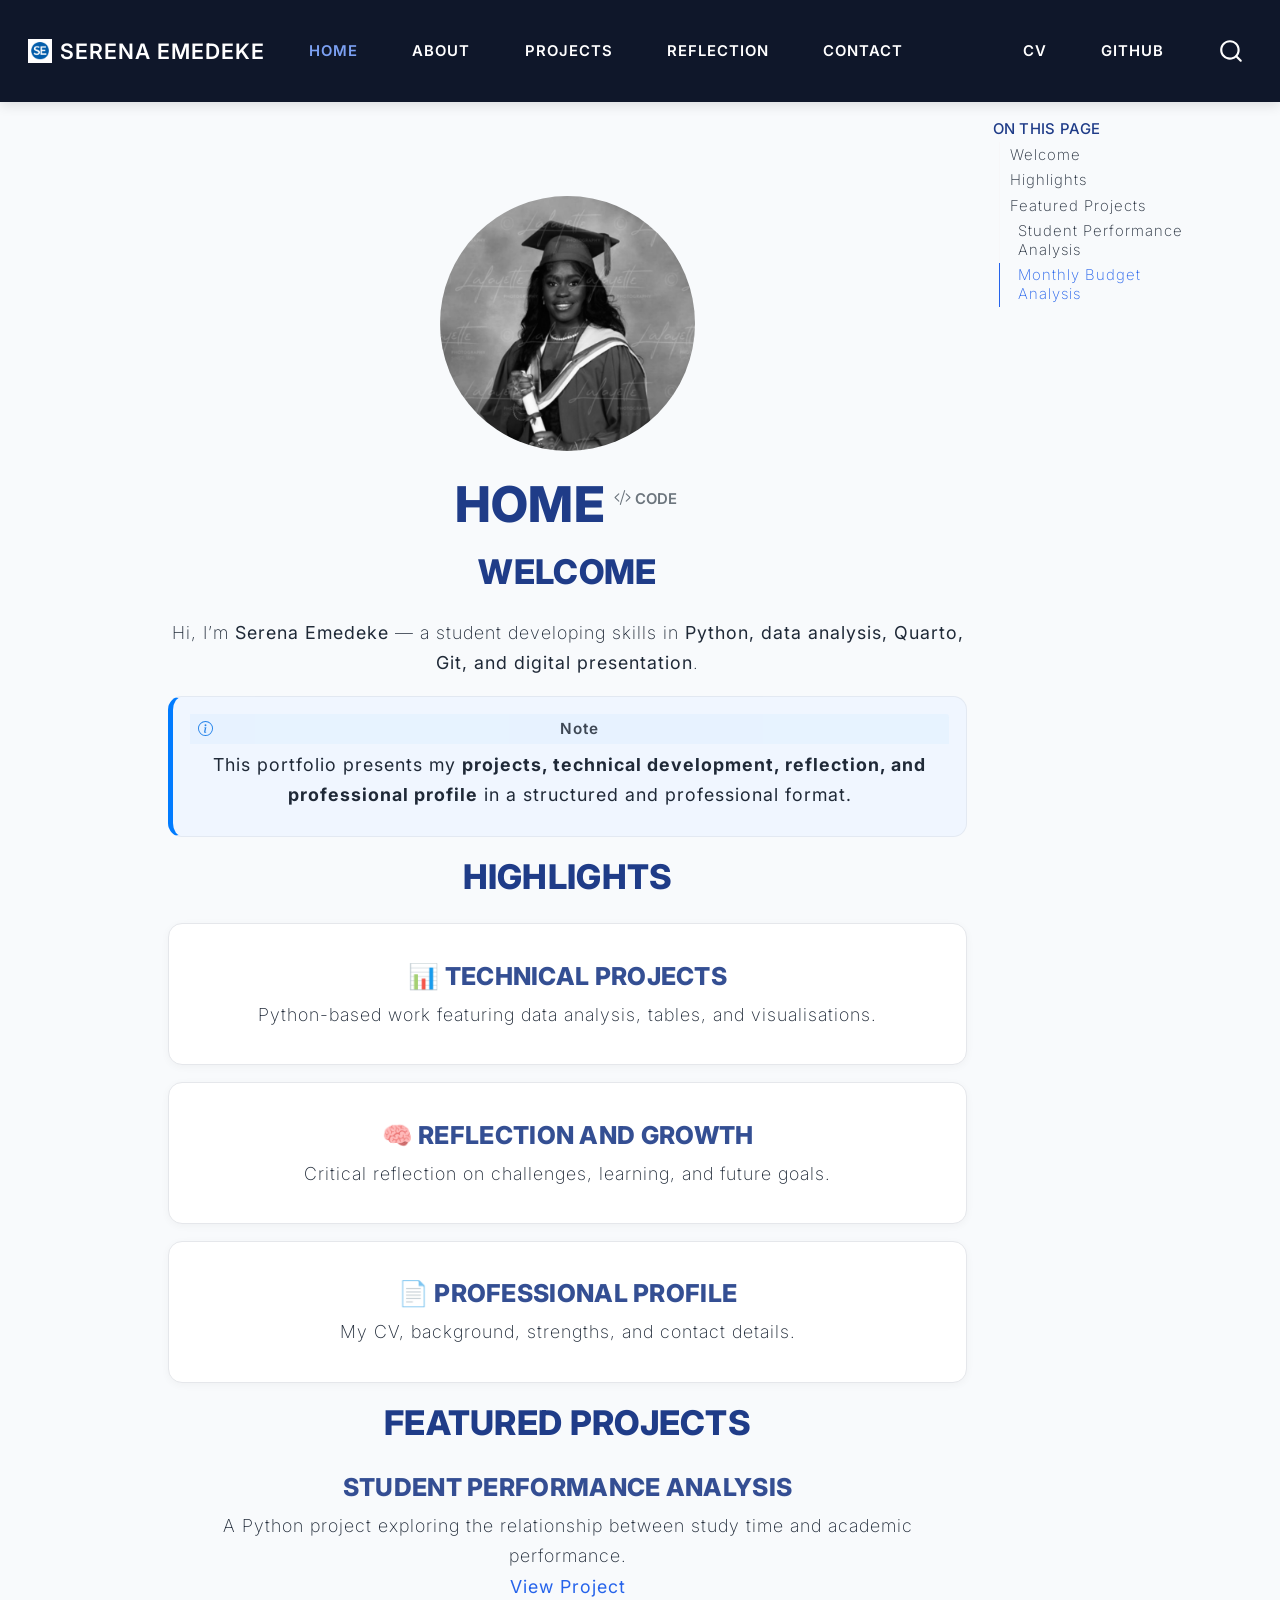
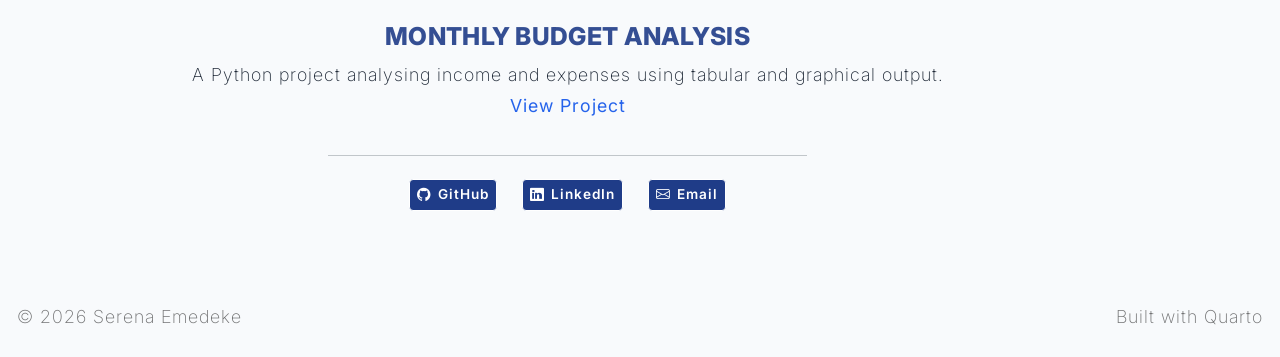
==== docs/index.html @ 7ba90d60 "Enhance landing page with stronger highlights and featured projects" ====
<!DOCTYPE html>
<html xmlns="http://www.w3.org/1999/xhtml" lang="en" xml:lang="en"><head>

<meta charset="utf-8">
<meta name="generator" content="quarto-1.8.27">

<meta name="viewport" content="width=device-width, initial-scale=1.0, user-scalable=yes">


<title>Home – Serena Emedeke</title>
<style>
code{white-space: pre-wrap;}
span.smallcaps{font-variant: small-caps;}
div.columns{display: flex; gap: min(4vw, 1.5em);}
div.column{flex: auto; overflow-x: auto;}
div.hanging-indent{margin-left: 1.5em; text-indent: -1.5em;}
ul.task-list{list-style: none;}
ul.task-list li input[type="checkbox"] {
  width: 0.8em;
  margin: 0 0.8em 0.2em -1em; /* quarto-specific, see https://github.com/quarto-dev/quarto-cli/issues/4556 */ 
  vertical-align: middle;
}
/* CSS for syntax highlighting */
html { -webkit-text-size-adjust: 100%; }
pre > code.sourceCode { white-space: pre; position: relative; }
pre > code.sourceCode > span { display: inline-block; line-height: 1.25; }
pre > code.sourceCode > span:empty { height: 1.2em; }
.sourceCode { overflow: visible; }
code.sourceCode > span { color: inherit; text-decoration: inherit; }
div.sourceCode { margin: 1em 0; }
pre.sourceCode { margin: 0; }
@media screen {
div.sourceCode { overflow: auto; }
}
@media print {
pre > code.sourceCode { white-space: pre-wrap; }
pre > code.sourceCode > span { text-indent: -5em; padding-left: 5em; }
}
pre.numberSource code
  { counter-reset: source-line 0; }
pre.numberSource code > span
  { position: relative; left: -4em; counter-increment: source-line; }
pre.numberSource code > span > a:first-child::before
  { content: counter(source-line);
    position: relative; left: -1em; text-align: right; vertical-align: baseline;
    border: none; display: inline-block;
    -webkit-touch-callout: none; -webkit-user-select: none;
    -khtml-user-select: none; -moz-user-select: none;
    -ms-user-select: none; user-select: none;
    padding: 0 4px; width: 4em;
  }
pre.numberSource { margin-left: 3em;  padding-left: 4px; }
div.sourceCode
  {   }
@media screen {
pre > code.sourceCode > span > a:first-child::before { text-decoration: underline; }
}
</style>


<script src="site_libs/quarto-nav/quarto-nav.js"></script>
<script src="site_libs/quarto-nav/headroom.min.js"></script>
<script src="site_libs/clipboard/clipboard.min.js"></script>
<script src="site_libs/quarto-search/autocomplete.umd.js"></script>
<script src="site_libs/quarto-search/fuse.min.js"></script>
<script src="site_libs/quarto-search/quarto-search.js"></script>
<meta name="quarto:offset" content="./">
<link href="./images/logo.png" rel="icon" type="image/png">
<script src="site_libs/quarto-html/quarto.js" type="module"></script>
<script src="site_libs/quarto-html/tabsets/tabsets.js" type="module"></script>
<script src="site_libs/quarto-html/axe/axe-check.js" type="module"></script>
<script src="site_libs/quarto-html/popper.min.js"></script>
<script src="site_libs/quarto-html/tippy.umd.min.js"></script>
<link href="site_libs/quarto-html/tippy.css" rel="stylesheet">
<link href="site_libs/quarto-html/quarto-syntax-highlighting-ed96de9b727972fe78a7b5d16c58bf87.css" rel="stylesheet" id="quarto-text-highlighting-styles">
<script src="site_libs/bootstrap/bootstrap.min.js"></script>
<link href="site_libs/bootstrap/bootstrap-icons.css" rel="stylesheet">
<link href="site_libs/bootstrap/bootstrap-a4ad1958616f2814d325ac36fb76200a.min.css" rel="stylesheet" append-hash="true" id="quarto-bootstrap" data-mode="light">
<script id="quarto-search-options" type="application/json">{
  "location": "navbar",
  "copy-button": false,
  "collapse-after": 3,
  "panel-placement": "end",
  "type": "overlay",
  "limit": 50,
  "keyboard-shortcut": [
    "f",
    "/",
    "s"
  ],
  "show-item-context": false,
  "language": {
    "search-no-results-text": "No results",
    "search-matching-documents-text": "matching documents",
    "search-copy-link-title": "Copy link to search",
    "search-hide-matches-text": "Hide additional matches",
    "search-more-match-text": "more match in this document",
    "search-more-matches-text": "more matches in this document",
    "search-clear-button-title": "Clear",
    "search-text-placeholder": "",
    "search-detached-cancel-button-title": "Cancel",
    "search-submit-button-title": "Submit",
    "search-label": "Search"
  }
}</script>


</head>

<body class="nav-fixed quarto-light">

<div id="quarto-search-results"></div>
  <header id="quarto-header" class="headroom fixed-top">
    <nav class="navbar navbar-expand-lg " data-bs-theme="dark">
      <div class="navbar-container container-fluid">
      <div class="navbar-brand-container mx-auto">
    <a href="./index.html" class="navbar-brand navbar-brand-logo">
    <img src="./images/logo.png" alt="" class="navbar-logo light-content">
    <img src="./images/logo.png" alt="" class="navbar-logo dark-content">
    </a>
    <a class="navbar-brand" href="./index.html">
    <span class="navbar-title">Serena Emedeke</span>
    </a>
  </div>
            <div id="quarto-search" class="" title="Search"></div>
          <button class="navbar-toggler" type="button" data-bs-toggle="collapse" data-bs-target="#navbarCollapse" aria-controls="navbarCollapse" role="menu" aria-expanded="false" aria-label="Toggle navigation" onclick="if (window.quartoToggleHeadroom) { window.quartoToggleHeadroom(); }">
  <span class="navbar-toggler-icon"></span>
</button>
          <div class="collapse navbar-collapse" id="navbarCollapse">
            <ul class="navbar-nav navbar-nav-scroll me-auto">
  <li class="nav-item">
    <a class="nav-link active" href="./index.html" aria-current="page"> 
<span class="menu-text">Home</span></a>
  </li>  
  <li class="nav-item">
    <a class="nav-link" href="./about.html"> 
<span class="menu-text">About</span></a>
  </li>  
  <li class="nav-item">
    <a class="nav-link" href="./projects/index.html"> 
<span class="menu-text">Projects</span></a>
  </li>  
  <li class="nav-item">
    <a class="nav-link" href="./reflection.html"> 
<span class="menu-text">Reflection</span></a>
  </li>  
  <li class="nav-item">
    <a class="nav-link" href="./contact.html"> 
<span class="menu-text">Contact</span></a>
  </li>  
</ul>
            <ul class="navbar-nav navbar-nav-scroll ms-auto">
  <li class="nav-item">
    <a class="nav-link" href="./cv/Serena_Emedeke_CV.pdf" target="_blank"> 
<span class="menu-text">CV</span></a>
  </li>  
  <li class="nav-item">
    <a class="nav-link" href="https://github.com/serena-128" target="_blank"> 
<span class="menu-text">GitHub</span></a>
  </li>  
</ul>
          </div> <!-- /navcollapse -->
            <div class="quarto-navbar-tools">
</div>
      </div> <!-- /container-fluid -->
    </nav>
</header>
<!-- content -->
<div id="quarto-content" class="quarto-container page-columns page-rows-contents page-layout-article page-navbar">
<!-- sidebar -->
<!-- margin-sidebar -->
    <div id="quarto-margin-sidebar" class="sidebar margin-sidebar">
        <nav id="TOC" role="doc-toc" class="toc-active">
    <h2 id="toc-title">On this page</h2>
  <ul>
  <li><a href="#welcome" id="toc-welcome" class="nav-link active" data-scroll-target="#welcome">Welcome</a></li>
  <li><a href="#highlights" id="toc-highlights" class="nav-link" data-scroll-target="#highlights">Highlights</a>
  <ul class="collapse">
  <li><a href="#technical-projects" id="toc-technical-projects" class="nav-link" data-scroll-target="#technical-projects">📊 Technical Projects</a></li>
  <li><a href="#reflection-and-growth" id="toc-reflection-and-growth" class="nav-link" data-scroll-target="#reflection-and-growth">🧠 Reflection and Growth</a></li>
  <li><a href="#professional-profile" id="toc-professional-profile" class="nav-link" data-scroll-target="#professional-profile">📄 Professional Profile</a></li>
  </ul></li>
  <li><a href="#featured-projects" id="toc-featured-projects" class="nav-link" data-scroll-target="#featured-projects">Featured Projects</a>
  <ul class="collapse">
  <li><a href="#student-performance-analysis" id="toc-student-performance-analysis" class="nav-link" data-scroll-target="#student-performance-analysis">Student Performance Analysis</a></li>
  <li><a href="#monthly-budget-analysis" id="toc-monthly-budget-analysis" class="nav-link" data-scroll-target="#monthly-budget-analysis">Monthly Budget Analysis</a></li>
  </ul></li>
  </ul>
</nav>
    </div>
<!-- main -->
<div class="quarto-about-jolla">
  <img src="images/profile.png" class="about-image
  round " style="height: 15em; width: 15em;">
 <header id="title-block-header" class="quarto-title-block default">
<div class="quarto-title">
<div class="quarto-title-block"><div><h1 class="title">Home</h1><button type="button" class="btn code-tools-button" id="quarto-code-tools-source"><i class="bi"></i> Code</button></div></div>
</div>
<div class="quarto-title-meta">
  </div>
</header><main class="content" id="quarto-document-content">

<section id="welcome" class="level2">
<h2 data-anchor-id="welcome">Welcome</h2>
<p>Hi, I’m <strong>Serena Emedeke</strong> — a student developing skills in <strong>Python, data analysis, Quarto, Git, and digital presentation</strong>.</p>
<div class="callout callout-style-default callout-note callout-titled">
<div class="callout-header d-flex align-content-center">
<div class="callout-icon-container">
<i class="callout-icon"></i>
</div>
<div class="callout-title-container flex-fill">
Note
</div>
</div>
<div class="callout-body-container callout-body">
<p>This portfolio presents my <strong>projects, technical development, reflection, and professional profile</strong> in a structured and professional format.</p>
</div>
</div>
</section>
<section id="highlights" class="level2">
<h2 data-anchor-id="highlights">Highlights</h2>
<section id="technical-projects" class="level3 section-card">
<h3 data-anchor-id="technical-projects">📊 Technical Projects</h3>
<p>Python-based work featuring data analysis, tables, and visualisations.</p>
</section>
<section id="reflection-and-growth" class="level3 section-card">
<h3 data-anchor-id="reflection-and-growth">🧠 Reflection and Growth</h3>
<p>Critical reflection on challenges, learning, and future goals.</p>
</section>
<section id="professional-profile" class="level3 section-card">
<h3 data-anchor-id="professional-profile">📄 Professional Profile</h3>
<p>My CV, background, strengths, and contact details.</p>
</section>
</section>
<section id="featured-projects" class="level2">
<h2 data-anchor-id="featured-projects">Featured Projects</h2>
<section id="student-performance-analysis" class="level3">
<h3 data-anchor-id="student-performance-analysis">Student Performance Analysis</h3>
<p>A Python project exploring the relationship between study time and academic performance.<br>
<a href="./projects/list/project-1.html">View Project</a></p>
</section>
<section id="monthly-budget-analysis" class="level3">
<h3 data-anchor-id="monthly-budget-analysis">Monthly Budget Analysis</h3>
<p>A Python project analysing income and expenses using tabular and graphical output.<br>
<a href="./projects/list/project-2.html">View Project</a></p>


<!-- -->
</section>
</section>
</main> 
  <hr class="about-sep">
   <div class="about-links">
  <a href="https://github.com/serena-128" class="about-link" rel="" target="">
    <i class="bi bi-github"></i>
     <span class="about-link-text">GitHub</span>
  </a>
  <a href="https://www.linkedin.com/in/YOUR-LINKEDIN" class="about-link" rel="" target="">
    <i class="bi bi-linkedin"></i>
     <span class="about-link-text">LinkedIn</span>
  </a>
  <a href="mailto:YOUR-EMAIL@example.com" class="about-link" rel="" target="">
    <i class="bi bi-envelope"></i>
     <span class="about-link-text">Email</span>
  </a>
</div>
</div>
 <!-- /main -->
<script id="quarto-html-after-body" type="application/javascript">
  window.document.addEventListener("DOMContentLoaded", function (event) {
    const isCodeAnnotation = (el) => {
      for (const clz of el.classList) {
        if (clz.startsWith('code-annotation-')) {                     
          return true;
        }
      }
      return false;
    }
    const onCopySuccess = function(e) {
      // button target
      const button = e.trigger;
      // don't keep focus
      button.blur();
      // flash "checked"
      button.classList.add('code-copy-button-checked');
      var currentTitle = button.getAttribute("title");
      button.setAttribute("title", "Copied!");
      let tooltip;
      if (window.bootstrap) {
        button.setAttribute("data-bs-toggle", "tooltip");
        button.setAttribute("data-bs-placement", "left");
        button.setAttribute("data-bs-title", "Copied!");
        tooltip = new bootstrap.Tooltip(button, 
          { trigger: "manual", 
            customClass: "code-copy-button-tooltip",
            offset: [0, -8]});
        tooltip.show();    
      }
      setTimeout(function() {
        if (tooltip) {
          tooltip.hide();
          button.removeAttribute("data-bs-title");
          button.removeAttribute("data-bs-toggle");
          button.removeAttribute("data-bs-placement");
        }
        button.setAttribute("title", currentTitle);
        button.classList.remove('code-copy-button-checked');
      }, 1000);
      // clear code selection
      e.clearSelection();
    }
    const getTextToCopy = function(trigger) {
      const outerScaffold = trigger.parentElement.cloneNode(true);
      const codeEl = outerScaffold.querySelector('code');
      for (const childEl of codeEl.children) {
        if (isCodeAnnotation(childEl)) {
          childEl.remove();
        }
      }
      return codeEl.innerText;
    }
    const clipboard = new window.ClipboardJS('.code-copy-button:not([data-in-quarto-modal])', {
      text: getTextToCopy
    });
    clipboard.on('success', onCopySuccess);
    if (window.document.getElementById('quarto-embedded-source-code-modal')) {
      const clipboardModal = new window.ClipboardJS('.code-copy-button[data-in-quarto-modal]', {
        text: getTextToCopy,
        container: window.document.getElementById('quarto-embedded-source-code-modal')
      });
      clipboardModal.on('success', onCopySuccess);
    }
    const viewSource = window.document.getElementById('quarto-view-source') ||
                       window.document.getElementById('quarto-code-tools-source');
    if (viewSource) {
      const sourceUrl = viewSource.getAttribute("data-quarto-source-url");
      viewSource.addEventListener("click", function(e) {
        if (sourceUrl) {
          // rstudio viewer pane
          if (/\bcapabilities=\b/.test(window.location)) {
            window.open(sourceUrl);
          } else {
            window.location.href = sourceUrl;
          }
        } else {
          const modal = new bootstrap.Modal(document.getElementById('quarto-embedded-source-code-modal'));
          modal.show();
        }
        return false;
      });
    }
    function toggleCodeHandler(show) {
      return function(e) {
        const detailsSrc = window.document.querySelectorAll(".cell > details > .sourceCode");
        for (let i=0; i<detailsSrc.length; i++) {
          const details = detailsSrc[i].parentElement;
          if (show) {
            details.open = true;
          } else {
            details.removeAttribute("open");
          }
        }
        const cellCodeDivs = window.document.querySelectorAll(".cell > .sourceCode");
        const fromCls = show ? "hidden" : "unhidden";
        const toCls = show ? "unhidden" : "hidden";
        for (let i=0; i<cellCodeDivs.length; i++) {
          const codeDiv = cellCodeDivs[i];
          if (codeDiv.classList.contains(fromCls)) {
            codeDiv.classList.remove(fromCls);
            codeDiv.classList.add(toCls);
          } 
        }
        return false;
      }
    }
    const hideAllCode = window.document.getElementById("quarto-hide-all-code");
    if (hideAllCode) {
      hideAllCode.addEventListener("click", toggleCodeHandler(false));
    }
    const showAllCode = window.document.getElementById("quarto-show-all-code");
    if (showAllCode) {
      showAllCode.addEventListener("click", toggleCodeHandler(true));
    }
      var localhostRegex = new RegExp(/^(?:http|https):\/\/localhost\:?[0-9]*\//);
      var mailtoRegex = new RegExp(/^mailto:/);
        var filterRegex = new RegExp('/' + window.location.host + '/');
      var isInternal = (href) => {
          return filterRegex.test(href) || localhostRegex.test(href) || mailtoRegex.test(href);
      }
      // Inspect non-navigation links and adorn them if external
     var links = window.document.querySelectorAll('a[href]:not(.nav-link):not(.navbar-brand):not(.toc-action):not(.sidebar-link):not(.sidebar-item-toggle):not(.pagination-link):not(.no-external):not([aria-hidden]):not(.dropdown-item):not(.quarto-navigation-tool):not(.about-link)');
      for (var i=0; i<links.length; i++) {
        const link = links[i];
        if (!isInternal(link.href)) {
          // undo the damage that might have been done by quarto-nav.js in the case of
          // links that we want to consider external
          if (link.dataset.originalHref !== undefined) {
            link.href = link.dataset.originalHref;
          }
        }
      }
    function tippyHover(el, contentFn, onTriggerFn, onUntriggerFn) {
      const config = {
        allowHTML: true,
        maxWidth: 500,
        delay: 100,
        arrow: false,
        appendTo: function(el) {
            return el.parentElement;
        },
        interactive: true,
        interactiveBorder: 10,
        theme: 'quarto',
        placement: 'bottom-start',
      };
      if (contentFn) {
        config.content = contentFn;
      }
      if (onTriggerFn) {
        config.onTrigger = onTriggerFn;
      }
      if (onUntriggerFn) {
        config.onUntrigger = onUntriggerFn;
      }
      window.tippy(el, config); 
    }
    const noterefs = window.document.querySelectorAll('a[role="doc-noteref"]');
    for (var i=0; i<noterefs.length; i++) {
      const ref = noterefs[i];
      tippyHover(ref, function() {
        // use id or data attribute instead here
        let href = ref.getAttribute('data-footnote-href') || ref.getAttribute('href');
        try { href = new URL(href).hash; } catch {}
        const id = href.replace(/^#\/?/, "");
        const note = window.document.getElementById(id);
        if (note) {
          return note.innerHTML;
        } else {
          return "";
        }
      });
    }
    const xrefs = window.document.querySelectorAll('a.quarto-xref');
    const processXRef = (id, note) => {
      // Strip column container classes
      const stripColumnClz = (el) => {
        el.classList.remove("page-full", "page-columns");
        if (el.children) {
          for (const child of el.children) {
            stripColumnClz(child);
          }
        }
      }
      stripColumnClz(note)
      if (id === null || id.startsWith('sec-')) {
        // Special case sections, only their first couple elements
        const container = document.createElement("div");
        if (note.children && note.children.length > 2) {
          container.appendChild(note.children[0].cloneNode(true));
          for (let i = 1; i < note.children.length; i++) {
            const child = note.children[i];
            if (child.tagName === "P" && child.innerText === "") {
              continue;
            } else {
              container.appendChild(child.cloneNode(true));
              break;
            }
          }
          if (window.Quarto?.typesetMath) {
            window.Quarto.typesetMath(container);
          }
          return container.innerHTML
        } else {
          if (window.Quarto?.typesetMath) {
            window.Quarto.typesetMath(note);
          }
          return note.innerHTML;
        }
      } else {
        // Remove any anchor links if they are present
        const anchorLink = note.querySelector('a.anchorjs-link');
        if (anchorLink) {
          anchorLink.remove();
        }
        if (window.Quarto?.typesetMath) {
          window.Quarto.typesetMath(note);
        }
        if (note.classList.contains("callout")) {
          return note.outerHTML;
        } else {
          return note.innerHTML;
        }
      }
    }
    for (var i=0; i<xrefs.length; i++) {
      const xref = xrefs[i];
      tippyHover(xref, undefined, function(instance) {
        instance.disable();
        let url = xref.getAttribute('href');
        let hash = undefined; 
        if (url.startsWith('#')) {
          hash = url;
        } else {
          try { hash = new URL(url).hash; } catch {}
        }
        if (hash) {
          const id = hash.replace(/^#\/?/, "");
          const note = window.document.getElementById(id);
          if (note !== null) {
            try {
              const html = processXRef(id, note.cloneNode(true));
              instance.setContent(html);
            } finally {
              instance.enable();
              instance.show();
            }
          } else {
            // See if we can fetch this
            fetch(url.split('#')[0])
            .then(res => res.text())
            .then(html => {
              const parser = new DOMParser();
              const htmlDoc = parser.parseFromString(html, "text/html");
              const note = htmlDoc.getElementById(id);
              if (note !== null) {
                const html = processXRef(id, note);
                instance.setContent(html);
              } 
            }).finally(() => {
              instance.enable();
              instance.show();
            });
          }
        } else {
          // See if we can fetch a full url (with no hash to target)
          // This is a special case and we should probably do some content thinning / targeting
          fetch(url)
          .then(res => res.text())
          .then(html => {
            const parser = new DOMParser();
            const htmlDoc = parser.parseFromString(html, "text/html");
            const note = htmlDoc.querySelector('main.content');
            if (note !== null) {
              // This should only happen for chapter cross references
              // (since there is no id in the URL)
              // remove the first header
              if (note.children.length > 0 && note.children[0].tagName === "HEADER") {
                note.children[0].remove();
              }
              const html = processXRef(null, note);
              instance.setContent(html);
            } 
          }).finally(() => {
            instance.enable();
            instance.show();
          });
        }
      }, function(instance) {
      });
    }
        let selectedAnnoteEl;
        const selectorForAnnotation = ( cell, annotation) => {
          let cellAttr = 'data-code-cell="' + cell + '"';
          let lineAttr = 'data-code-annotation="' +  annotation + '"';
          const selector = 'span[' + cellAttr + '][' + lineAttr + ']';
          return selector;
        }
        const selectCodeLines = (annoteEl) => {
          const doc = window.document;
          const targetCell = annoteEl.getAttribute("data-target-cell");
          const targetAnnotation = annoteEl.getAttribute("data-target-annotation");
          const annoteSpan = window.document.querySelector(selectorForAnnotation(targetCell, targetAnnotation));
          const lines = annoteSpan.getAttribute("data-code-lines").split(",");
          const lineIds = lines.map((line) => {
            return targetCell + "-" + line;
          })
          let top = null;
          let height = null;
          let parent = null;
          if (lineIds.length > 0) {
              //compute the position of the single el (top and bottom and make a div)
              const el = window.document.getElementById(lineIds[0]);
              top = el.offsetTop;
              height = el.offsetHeight;
              parent = el.parentElement.parentElement;
            if (lineIds.length > 1) {
              const lastEl = window.document.getElementById(lineIds[lineIds.length - 1]);
              const bottom = lastEl.offsetTop + lastEl.offsetHeight;
              height = bottom - top;
            }
            if (top !== null && height !== null && parent !== null) {
              // cook up a div (if necessary) and position it 
              let div = window.document.getElementById("code-annotation-line-highlight");
              if (div === null) {
                div = window.document.createElement("div");
                div.setAttribute("id", "code-annotation-line-highlight");
                div.style.position = 'absolute';
                parent.appendChild(div);
              }
              div.style.top = top - 2 + "px";
              div.style.height = height + 4 + "px";
              div.style.left = 0;
              let gutterDiv = window.document.getElementById("code-annotation-line-highlight-gutter");
              if (gutterDiv === null) {
                gutterDiv = window.document.createElement("div");
                gutterDiv.setAttribute("id", "code-annotation-line-highlight-gutter");
                gutterDiv.style.position = 'absolute';
                const codeCell = window.document.getElementById(targetCell);
                const gutter = codeCell.querySelector('.code-annotation-gutter');
                gutter.appendChild(gutterDiv);
              }
              gutterDiv.style.top = top - 2 + "px";
              gutterDiv.style.height = height + 4 + "px";
            }
            selectedAnnoteEl = annoteEl;
          }
        };
        const unselectCodeLines = () => {
          const elementsIds = ["code-annotation-line-highlight", "code-annotation-line-highlight-gutter"];
          elementsIds.forEach((elId) => {
            const div = window.document.getElementById(elId);
            if (div) {
              div.remove();
            }
          });
          selectedAnnoteEl = undefined;
        };
          // Handle positioning of the toggle
      window.addEventListener(
        "resize",
        throttle(() => {
          elRect = undefined;
          if (selectedAnnoteEl) {
            selectCodeLines(selectedAnnoteEl);
          }
        }, 10)
      );
      function throttle(fn, ms) {
      let throttle = false;
      let timer;
        return (...args) => {
          if(!throttle) { // first call gets through
              fn.apply(this, args);
              throttle = true;
          } else { // all the others get throttled
              if(timer) clearTimeout(timer); // cancel #2
              timer = setTimeout(() => {
                fn.apply(this, args);
                timer = throttle = false;
              }, ms);
          }
        };
      }
        // Attach click handler to the DT
        const annoteDls = window.document.querySelectorAll('dt[data-target-cell]');
        for (const annoteDlNode of annoteDls) {
          annoteDlNode.addEventListener('click', (event) => {
            const clickedEl = event.target;
            if (clickedEl !== selectedAnnoteEl) {
              unselectCodeLines();
              const activeEl = window.document.querySelector('dt[data-target-cell].code-annotation-active');
              if (activeEl) {
                activeEl.classList.remove('code-annotation-active');
              }
              selectCodeLines(clickedEl);
              clickedEl.classList.add('code-annotation-active');
            } else {
              // Unselect the line
              unselectCodeLines();
              clickedEl.classList.remove('code-annotation-active');
            }
          });
        }
    const findCites = (el) => {
      const parentEl = el.parentElement;
      if (parentEl) {
        const cites = parentEl.dataset.cites;
        if (cites) {
          return {
            el,
            cites: cites.split(' ')
          };
        } else {
          return findCites(el.parentElement)
        }
      } else {
        return undefined;
      }
    };
    var bibliorefs = window.document.querySelectorAll('a[role="doc-biblioref"]');
    for (var i=0; i<bibliorefs.length; i++) {
      const ref = bibliorefs[i];
      const citeInfo = findCites(ref);
      if (citeInfo) {
        tippyHover(citeInfo.el, function() {
          var popup = window.document.createElement('div');
          citeInfo.cites.forEach(function(cite) {
            var citeDiv = window.document.createElement('div');
            citeDiv.classList.add('hanging-indent');
            citeDiv.classList.add('csl-entry');
            var biblioDiv = window.document.getElementById('ref-' + cite);
            if (biblioDiv) {
              citeDiv.innerHTML = biblioDiv.innerHTML;
            }
            popup.appendChild(citeDiv);
          });
          return popup.innerHTML;
        });
      }
    }
  });
  </script><div class="modal fade" id="quarto-embedded-source-code-modal" tabindex="-1" aria-labelledby="quarto-embedded-source-code-modal-label" aria-hidden="true"><div class="modal-dialog modal-dialog-scrollable"><div class="modal-content"><div class="modal-header"><h5 class="modal-title" id="quarto-embedded-source-code-modal-label">Source Code</h5><button class="btn-close" data-bs-dismiss="modal"></button></div><div class="modal-body"><div class="">
<div class="code-copy-outer-scaffold"><div class="sourceCode" id="cb1" data-shortcodes="false"><pre class="sourceCode markdown code-with-copy"><code class="sourceCode markdown"><span id="cb1-1"><a href="#cb1-1" aria-hidden="true" tabindex="-1"></a><span class="co">---</span></span>
<span id="cb1-2"><a href="#cb1-2" aria-hidden="true" tabindex="-1"></a><span class="an">title:</span><span class="co"> "Home"</span></span>
<span id="cb1-3"><a href="#cb1-3" aria-hidden="true" tabindex="-1"></a><span class="an">about:</span></span>
<span id="cb1-4"><a href="#cb1-4" aria-hidden="true" tabindex="-1"></a><span class="co">  template: jolla</span></span>
<span id="cb1-5"><a href="#cb1-5" aria-hidden="true" tabindex="-1"></a><span class="co">  image: images/profile.png</span></span>
<span id="cb1-6"><a href="#cb1-6" aria-hidden="true" tabindex="-1"></a><span class="co">  image-shape: round</span></span>
<span id="cb1-7"><a href="#cb1-7" aria-hidden="true" tabindex="-1"></a><span class="co">  links:</span></span>
<span id="cb1-8"><a href="#cb1-8" aria-hidden="true" tabindex="-1"></a><span class="co">    - icon: github</span></span>
<span id="cb1-9"><a href="#cb1-9" aria-hidden="true" tabindex="-1"></a><span class="co">      text: GitHub</span></span>
<span id="cb1-10"><a href="#cb1-10" aria-hidden="true" tabindex="-1"></a><span class="co">      href: https://github.com/serena-128</span></span>
<span id="cb1-11"><a href="#cb1-11" aria-hidden="true" tabindex="-1"></a><span class="co">    - icon: linkedin</span></span>
<span id="cb1-12"><a href="#cb1-12" aria-hidden="true" tabindex="-1"></a><span class="co">      text: LinkedIn</span></span>
<span id="cb1-13"><a href="#cb1-13" aria-hidden="true" tabindex="-1"></a><span class="co">      href: https://www.linkedin.com/in/YOUR-LINKEDIN</span></span>
<span id="cb1-14"><a href="#cb1-14" aria-hidden="true" tabindex="-1"></a><span class="co">    - icon: envelope</span></span>
<span id="cb1-15"><a href="#cb1-15" aria-hidden="true" tabindex="-1"></a><span class="co">      text: Email</span></span>
<span id="cb1-16"><a href="#cb1-16" aria-hidden="true" tabindex="-1"></a><span class="co">      href: mailto:YOUR-EMAIL@example.com</span></span>
<span id="cb1-17"><a href="#cb1-17" aria-hidden="true" tabindex="-1"></a><span class="co">---</span></span>
<span id="cb1-18"><a href="#cb1-18" aria-hidden="true" tabindex="-1"></a></span>
<span id="cb1-19"><a href="#cb1-19" aria-hidden="true" tabindex="-1"></a><span class="fu">## Welcome</span></span>
<span id="cb1-20"><a href="#cb1-20" aria-hidden="true" tabindex="-1"></a></span>
<span id="cb1-21"><a href="#cb1-21" aria-hidden="true" tabindex="-1"></a>Hi, I’m **Serena Emedeke** — a student developing skills in **Python, data analysis, Quarto, Git, and digital presentation**.</span>
<span id="cb1-22"><a href="#cb1-22" aria-hidden="true" tabindex="-1"></a></span>
<span id="cb1-23"><a href="#cb1-23" aria-hidden="true" tabindex="-1"></a>::: {.callout-note}</span>
<span id="cb1-24"><a href="#cb1-24" aria-hidden="true" tabindex="-1"></a>This portfolio presents my **projects, technical development, reflection, and professional profile** in a structured and professional format.</span>
<span id="cb1-25"><a href="#cb1-25" aria-hidden="true" tabindex="-1"></a>:::</span>
<span id="cb1-26"><a href="#cb1-26" aria-hidden="true" tabindex="-1"></a></span>
<span id="cb1-27"><a href="#cb1-27" aria-hidden="true" tabindex="-1"></a><span class="fu">## Highlights</span></span>
<span id="cb1-28"><a href="#cb1-28" aria-hidden="true" tabindex="-1"></a></span>
<span id="cb1-29"><a href="#cb1-29" aria-hidden="true" tabindex="-1"></a>::: {.section-card}</span>
<span id="cb1-30"><a href="#cb1-30" aria-hidden="true" tabindex="-1"></a><span class="fu">### 📊 Technical Projects</span></span>
<span id="cb1-31"><a href="#cb1-31" aria-hidden="true" tabindex="-1"></a>Python-based work featuring data analysis, tables, and visualisations.</span>
<span id="cb1-32"><a href="#cb1-32" aria-hidden="true" tabindex="-1"></a>:::</span>
<span id="cb1-33"><a href="#cb1-33" aria-hidden="true" tabindex="-1"></a></span>
<span id="cb1-34"><a href="#cb1-34" aria-hidden="true" tabindex="-1"></a>::: {.section-card}</span>
<span id="cb1-35"><a href="#cb1-35" aria-hidden="true" tabindex="-1"></a><span class="fu">### 🧠 Reflection and Growth</span></span>
<span id="cb1-36"><a href="#cb1-36" aria-hidden="true" tabindex="-1"></a>Critical reflection on challenges, learning, and future goals.</span>
<span id="cb1-37"><a href="#cb1-37" aria-hidden="true" tabindex="-1"></a>:::</span>
<span id="cb1-38"><a href="#cb1-38" aria-hidden="true" tabindex="-1"></a></span>
<span id="cb1-39"><a href="#cb1-39" aria-hidden="true" tabindex="-1"></a>::: {.section-card}</span>
<span id="cb1-40"><a href="#cb1-40" aria-hidden="true" tabindex="-1"></a><span class="fu">### 📄 Professional Profile</span></span>
<span id="cb1-41"><a href="#cb1-41" aria-hidden="true" tabindex="-1"></a>My CV, background, strengths, and contact details.</span>
<span id="cb1-42"><a href="#cb1-42" aria-hidden="true" tabindex="-1"></a>:::</span>
<span id="cb1-43"><a href="#cb1-43" aria-hidden="true" tabindex="-1"></a></span>
<span id="cb1-44"><a href="#cb1-44" aria-hidden="true" tabindex="-1"></a><span class="fu">## Featured Projects</span></span>
<span id="cb1-45"><a href="#cb1-45" aria-hidden="true" tabindex="-1"></a></span>
<span id="cb1-46"><a href="#cb1-46" aria-hidden="true" tabindex="-1"></a><span class="fu">### Student Performance Analysis</span></span>
<span id="cb1-47"><a href="#cb1-47" aria-hidden="true" tabindex="-1"></a>A Python project exploring the relationship between study time and academic performance.  </span>
<span id="cb1-48"><a href="#cb1-48" aria-hidden="true" tabindex="-1"></a><span class="co">[</span><span class="ot">View Project</span><span class="co">](projects/list/project-1.qmd)</span></span>
<span id="cb1-49"><a href="#cb1-49" aria-hidden="true" tabindex="-1"></a></span>
<span id="cb1-50"><a href="#cb1-50" aria-hidden="true" tabindex="-1"></a><span class="fu">### Monthly Budget Analysis</span></span>
<span id="cb1-51"><a href="#cb1-51" aria-hidden="true" tabindex="-1"></a>A Python project analysing income and expenses using tabular and graphical output.  </span>
<span id="cb1-52"><a href="#cb1-52" aria-hidden="true" tabindex="-1"></a><span class="co">[</span><span class="ot">View Project</span><span class="co">](projects/list/project-2.qmd)</span></span></code></pre></div><button title="Copy to Clipboard" class="code-copy-button" data-in-quarto-modal=""><i class="bi"></i></button></div>
</div></div></div></div></div>
</div> <!-- /content -->
<footer class="footer">
  <div class="nav-footer">
    <div class="nav-footer-left">
<p>© 2026 Serena Emedeke</p>
</div>   
    <div class="nav-footer-center">
      &nbsp;
    </div>
    <div class="nav-footer-right">
<p>Built with Quarto</p>
</div>
  </div>
</footer>




</body></html>
---- docs/site_libs/quarto-html/tippy.css ----
.tippy-box[data-animation=fade][data-state=hidden]{opacity:0}[data-tippy-root]{max-width:calc(100vw - 10px)}.tippy-box{position:relative;background-color:#333;color:#fff;border-radius:4px;font-size:14px;line-height:1.4;white-space:normal;outline:0;transition-property:transform,visibility,opacity}.tippy-box[data-placement^=top]>.tippy-arrow{bottom:0}.tippy-box[data-placement^=top]>.tippy-arrow:before{bottom:-7px;left:0;border-width:8px 8px 0;border-top-color:initial;transform-origin:center top}.tippy-box[data-placement^=bottom]>.tippy-arrow{top:0}.tippy-box[data-placement^=bottom]>.tippy-arrow:before{top:-7px;left:0;border-width:0 8px 8px;border-bottom-color:initial;transform-origin:center bottom}.tippy-box[data-placement^=left]>.tippy-arrow{right:0}.tippy-box[data-placement^=left]>.tippy-arrow:before{border-width:8px 0 8px 8px;border-left-color:initial;right:-7px;transform-origin:center left}.tippy-box[data-placement^=right]>.tippy-arrow{left:0}.tippy-box[data-placement^=right]>.tippy-arrow:before{left:-7px;border-width:8px 8px 8px 0;border-right-color:initial;transform-origin:center right}.tippy-box[data-inertia][data-state=visible]{transition-timing-function:cubic-bezier(.54,1.5,.38,1.11)}.tippy-arrow{width:16px;height:16px;color:#333}.tippy-arrow:before{content:"";position:absolute;border-color:transparent;border-style:solid}.tippy-content{position:relative;padding:5px 9px;z-index:1}
---- docs/site_libs/quarto-html/quarto-syntax-highlighting-ed96de9b727972fe78a7b5d16c58bf87.css ----
/* quarto syntax highlight colors */
:root {
  --quarto-hl-ot-color: #003B4F;
  --quarto-hl-at-color: #657422;
  --quarto-hl-ss-color: #20794D;
  --quarto-hl-an-color: #5E5E5E;
  --quarto-hl-fu-color: #4758AB;
  --quarto-hl-st-color: #20794D;
  --quarto-hl-cf-color: #003B4F;
  --quarto-hl-op-color: #5E5E5E;
  --quarto-hl-er-color: #AD0000;
  --quarto-hl-bn-color: #AD0000;
  --quarto-hl-al-color: #AD0000;
  --quarto-hl-va-color: #111111;
  --quarto-hl-bu-color: inherit;
  --quarto-hl-ex-color: inherit;
  --quarto-hl-pp-color: #AD0000;
  --quarto-hl-in-color: #5E5E5E;
  --quarto-hl-vs-color: #20794D;
  --quarto-hl-wa-color: #5E5E5E;
  --quarto-hl-do-color: #5E5E5E;
  --quarto-hl-im-color: #00769E;
  --quarto-hl-ch-color: #20794D;
  --quarto-hl-dt-color: #AD0000;
  --quarto-hl-fl-color: #AD0000;
  --quarto-hl-co-color: #5E5E5E;
  --quarto-hl-cv-color: #5E5E5E;
  --quarto-hl-cn-color: #8f5902;
  --quarto-hl-sc-color: #5E5E5E;
  --quarto-hl-dv-color: #AD0000;
  --quarto-hl-kw-color: #003B4F;
}

/* other quarto variables */
:root {
  --quarto-font-monospace: SFMono-Regular, Menlo, Monaco, Consolas, "Liberation Mono", "Courier New", monospace;
}

/* syntax highlight based on Pandoc's rules */
pre > code.sourceCode > span {
  color: #003B4F;
}

code.sourceCode > span {
  color: #003B4F;
}

div.sourceCode,
div.sourceCode pre.sourceCode {
  color: #003B4F;
}

/* Normal */
code span {
  color: #003B4F;
}

/* Alert */
code span.al {
  color: #AD0000;
  font-style: inherit;
}

/* Annotation */
code span.an {
  color: #5E5E5E;
  font-style: inherit;
}

/* Attribute */
code span.at {
  color: #657422;
  font-style: inherit;
}

/* BaseN */
code span.bn {
  color: #AD0000;
  font-style: inherit;
}

/* BuiltIn */
code span.bu {
  font-style: inherit;
}

/* ControlFlow */
code span.cf {
  color: #003B4F;
  font-weight: bold;
  font-style: inherit;
}

/* Char */
code span.ch {
  color: #20794D;
  font-style: inherit;
}

/* Constant */
code span.cn {
  color: #8f5902;
  font-style: inherit;
}

/* Comment */
code span.co {
  color: #5E5E5E;
  font-style: inherit;
}

/* CommentVar */
code span.cv {
  color: #5E5E5E;
  font-style: italic;
}

/* Documentation */
code span.do {
  color: #5E5E5E;
  font-style: italic;
}

/* DataType */
code span.dt {
  color: #AD0000;
  font-style: inherit;
}

/* DecVal */
code span.dv {
  color: #AD0000;
  font-style: inherit;
}

/* Error */
code span.er {
  color: #AD0000;
  font-style: inherit;
}

/* Extension */
code span.ex {
  font-style: inherit;
}

/* Float */
code span.fl {
  color: #AD0000;
  font-style: inherit;
}

/* Function */
code span.fu {
  color: #4758AB;
  font-style: inherit;
}

/* Import */
code span.im {
  color: #00769E;
  font-style: inherit;
}

/* Information */
code span.in {
  color: #5E5E5E;
  font-style: inherit;
}

/* Keyword */
code span.kw {
  color: #003B4F;
  font-weight: bold;
  font-style: inherit;
}

/* Operator */
code span.op {
  color: #5E5E5E;
  font-style: inherit;
}

/* Other */
code span.ot {
  color: #003B4F;
  font-style: inherit;
}

/* Preprocessor */
code span.pp {
  color: #AD0000;
  font-style: inherit;
}

/* SpecialChar */
code span.sc {
  color: #5E5E5E;
  font-style: inherit;
}

/* SpecialString */
code span.ss {
  color: #20794D;
  font-style: inherit;
}

/* String */
code span.st {
  color: #20794D;
  font-style: inherit;
}

/* Variable */
code span.va {
  color: #111111;
  font-style: inherit;
}

/* VerbatimString */
code span.vs {
  color: #20794D;
  font-style: inherit;
}

/* Warning */
code span.wa {
  color: #5E5E5E;
  font-style: italic;
}

.prevent-inlining {
  content: "</";
}

/*# sourceMappingURL=0920dd6d7437995b8cdf7429764427b1.css.map */
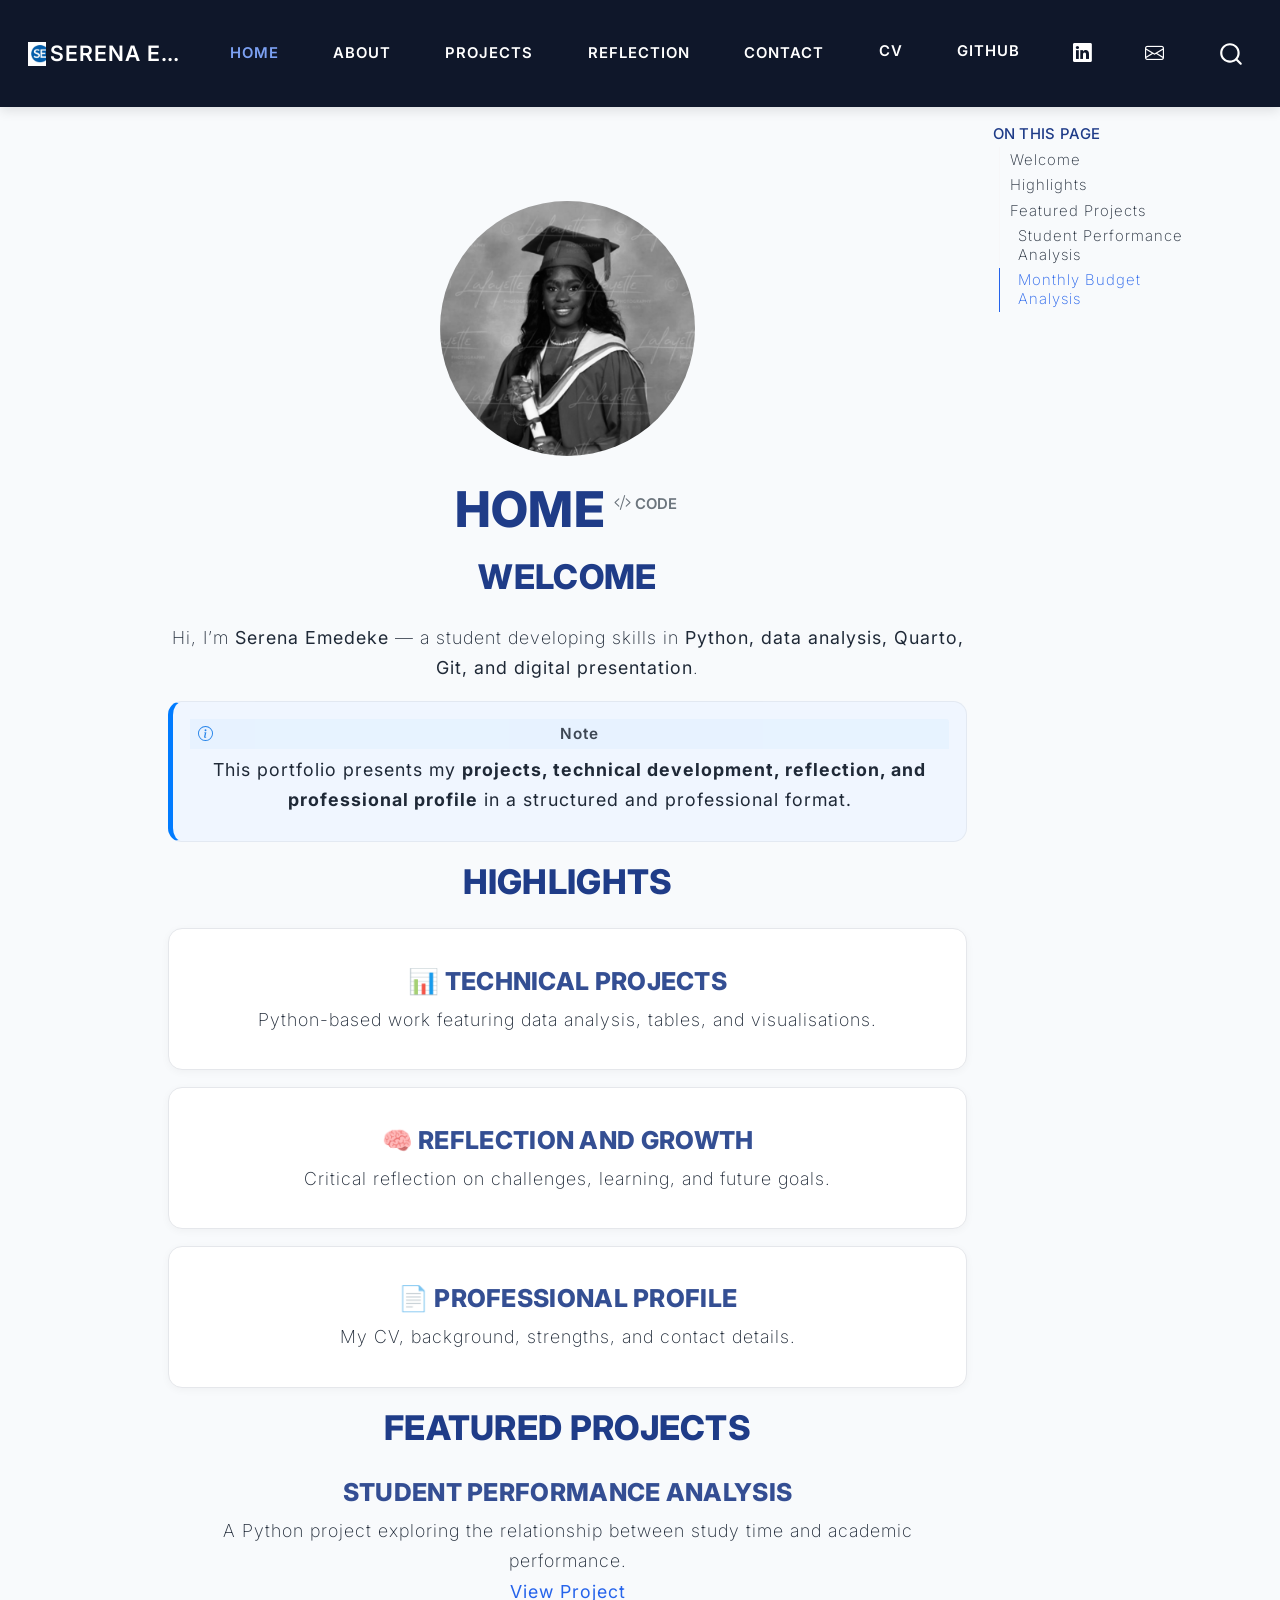
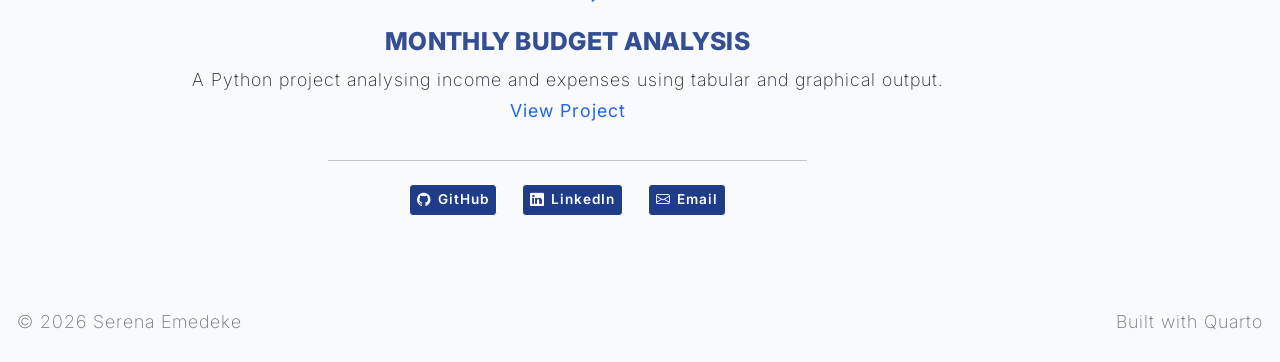
==== commit 18da86c8: "Refine navigation with external links icons and improved footer" ====
--- a/docs/index.html
+++ b/docs/index.html
@@ -157,6 +157,16 @@
   <li class="nav-item">
     <a class="nav-link" href="https://github.com/serena-128" target="_blank"> 
 <span class="menu-text">GitHub</span></a>
+  </li>  
+  <li class="nav-item compact">
+    <a class="nav-link" href="https://www.linkedin.com/in/serenae-1" target="_blank"> <i class="bi bi-linkedin" role="img">
+</i> 
+<span class="menu-text"></span></a>
+  </li>  
+  <li class="nav-item compact">
+    <a class="nav-link" href="mailto:samhineme128@gmail.com"> <i class="bi bi-envelope" role="img">
+</i> 
+<span class="menu-text"></span></a>
   </li>  
 </ul>
           </div> <!-- /navcollapse -->
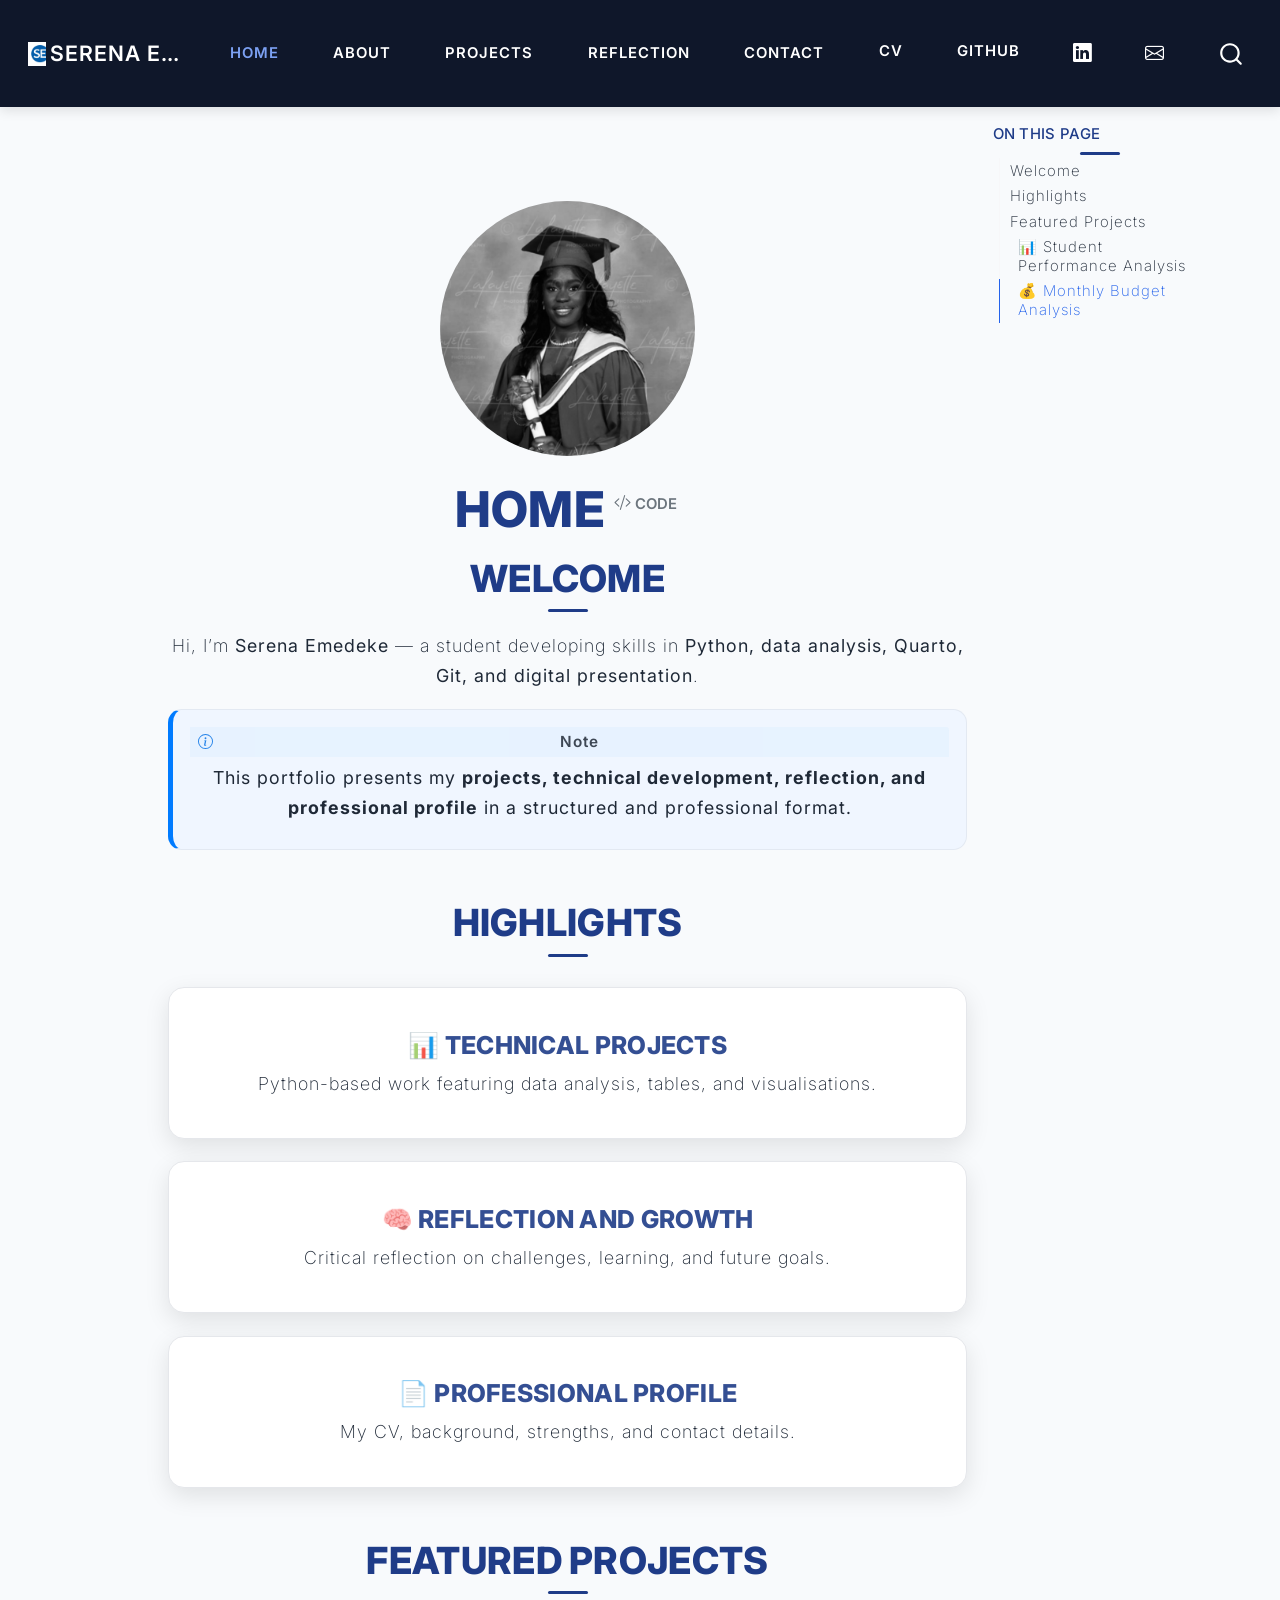
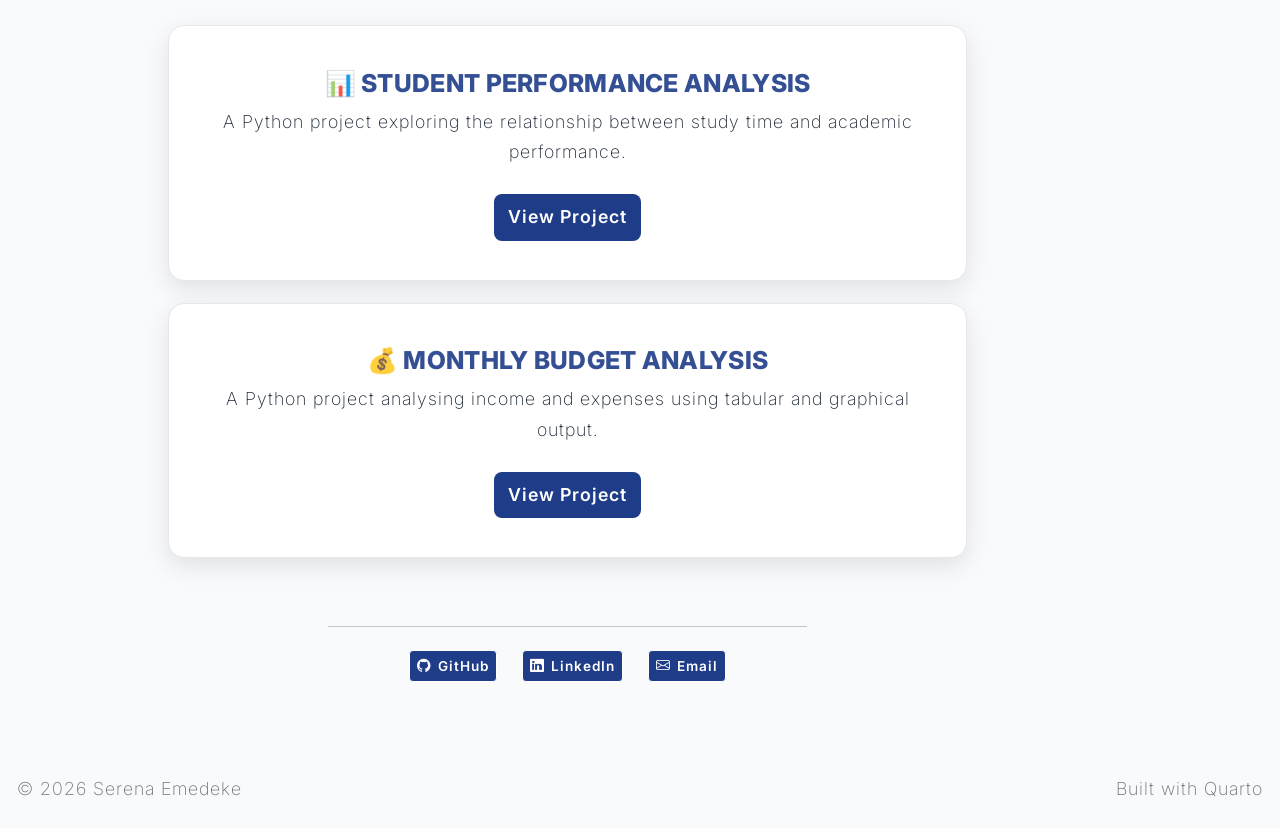
==== commit 5fb1f58b: "Refine homepage styling with improved spacing, cards, and project buttons" ====
--- a/docs/index.html
+++ b/docs/index.html
@@ -75,7 +75,7 @@
 <link href="site_libs/quarto-html/quarto-syntax-highlighting-ed96de9b727972fe78a7b5d16c58bf87.css" rel="stylesheet" id="quarto-text-highlighting-styles">
 <script src="site_libs/bootstrap/bootstrap.min.js"></script>
 <link href="site_libs/bootstrap/bootstrap-icons.css" rel="stylesheet">
-<link href="site_libs/bootstrap/bootstrap-a4ad1958616f2814d325ac36fb76200a.min.css" rel="stylesheet" append-hash="true" id="quarto-bootstrap" data-mode="light">
+<link href="site_libs/bootstrap/bootstrap-75daba044ea9fbac8e1c4b6bf85a1291.min.css" rel="stylesheet" append-hash="true" id="quarto-bootstrap" data-mode="light">
 <script id="quarto-search-options" type="application/json">{
   "location": "navbar",
   "copy-button": false,
@@ -192,8 +192,8 @@
   </ul></li>
   <li><a href="#featured-projects" id="toc-featured-projects" class="nav-link" data-scroll-target="#featured-projects">Featured Projects</a>
   <ul class="collapse">
-  <li><a href="#student-performance-analysis" id="toc-student-performance-analysis" class="nav-link" data-scroll-target="#student-performance-analysis">Student Performance Analysis</a></li>
-  <li><a href="#monthly-budget-analysis" id="toc-monthly-budget-analysis" class="nav-link" data-scroll-target="#monthly-budget-analysis">Monthly Budget Analysis</a></li>
+  <li><a href="#student-performance-analysis" id="toc-student-performance-analysis" class="nav-link" data-scroll-target="#student-performance-analysis">📊 Student Performance Analysis</a></li>
+  <li><a href="#monthly-budget-analysis" id="toc-monthly-budget-analysis" class="nav-link" data-scroll-target="#monthly-budget-analysis">💰 Monthly Budget Analysis</a></li>
   </ul></li>
   </ul>
 </nav>
@@ -244,19 +244,19 @@
 </section>
 <section id="featured-projects" class="level2">
 <h2 data-anchor-id="featured-projects">Featured Projects</h2>
-<section id="student-performance-analysis" class="level3">
-<h3 data-anchor-id="student-performance-analysis">Student Performance Analysis</h3>
-<p>A Python project exploring the relationship between study time and academic performance.<br>
-<a href="./projects/list/project-1.html">View Project</a></p>
+<section id="student-performance-analysis" class="level3 section-card">
+<h3 data-anchor-id="student-performance-analysis">📊 Student Performance Analysis</h3>
+<p>A Python project exploring the relationship between study time and academic performance.</p>
+<p><a href="./projects/list/project-1.html">View Project</a></p>
 </section>
-<section id="monthly-budget-analysis" class="level3">
-<h3 data-anchor-id="monthly-budget-analysis">Monthly Budget Analysis</h3>
-<p>A Python project analysing income and expenses using tabular and graphical output.<br>
-<a href="./projects/list/project-2.html">View Project</a></p>
+<section id="monthly-budget-analysis" class="level3 section-card">
+<h3 data-anchor-id="monthly-budget-analysis">💰 Monthly Budget Analysis</h3>
+<p>A Python project analysing income and expenses using tabular and graphical output.</p>
+<p><a href="./projects/list/project-2.html">View Project</a></p>
+</section>
 
 
 <!-- -->
-</section>
 </section>
 </main> 
   <hr class="about-sep">
@@ -765,13 +765,19 @@
 <span id="cb1-43"><a href="#cb1-43" aria-hidden="true" tabindex="-1"></a></span>
 <span id="cb1-44"><a href="#cb1-44" aria-hidden="true" tabindex="-1"></a><span class="fu">## Featured Projects</span></span>
 <span id="cb1-45"><a href="#cb1-45" aria-hidden="true" tabindex="-1"></a></span>
-<span id="cb1-46"><a href="#cb1-46" aria-hidden="true" tabindex="-1"></a><span class="fu">### Student Performance Analysis</span></span>
-<span id="cb1-47"><a href="#cb1-47" aria-hidden="true" tabindex="-1"></a>A Python project exploring the relationship between study time and academic performance.  </span>
-<span id="cb1-48"><a href="#cb1-48" aria-hidden="true" tabindex="-1"></a><span class="co">[</span><span class="ot">View Project</span><span class="co">](projects/list/project-1.qmd)</span></span>
+<span id="cb1-46"><a href="#cb1-46" aria-hidden="true" tabindex="-1"></a>::: {.section-card}</span>
+<span id="cb1-47"><a href="#cb1-47" aria-hidden="true" tabindex="-1"></a><span class="fu">### 📊 Student Performance Analysis</span></span>
+<span id="cb1-48"><a href="#cb1-48" aria-hidden="true" tabindex="-1"></a>A Python project exploring the relationship between study time and academic performance.</span>
 <span id="cb1-49"><a href="#cb1-49" aria-hidden="true" tabindex="-1"></a></span>
-<span id="cb1-50"><a href="#cb1-50" aria-hidden="true" tabindex="-1"></a><span class="fu">### Monthly Budget Analysis</span></span>
-<span id="cb1-51"><a href="#cb1-51" aria-hidden="true" tabindex="-1"></a>A Python project analysing income and expenses using tabular and graphical output.  </span>
-<span id="cb1-52"><a href="#cb1-52" aria-hidden="true" tabindex="-1"></a><span class="co">[</span><span class="ot">View Project</span><span class="co">](projects/list/project-2.qmd)</span></span></code></pre></div><button title="Copy to Clipboard" class="code-copy-button" data-in-quarto-modal=""><i class="bi"></i></button></div>
+<span id="cb1-50"><a href="#cb1-50" aria-hidden="true" tabindex="-1"></a><span class="co">[</span><span class="ot">View Project</span><span class="co">](projects/list/project-1.qmd)</span></span>
+<span id="cb1-51"><a href="#cb1-51" aria-hidden="true" tabindex="-1"></a>:::</span>
+<span id="cb1-52"><a href="#cb1-52" aria-hidden="true" tabindex="-1"></a></span>
+<span id="cb1-53"><a href="#cb1-53" aria-hidden="true" tabindex="-1"></a>::: {.section-card}</span>
+<span id="cb1-54"><a href="#cb1-54" aria-hidden="true" tabindex="-1"></a><span class="fu">### 💰 Monthly Budget Analysis</span></span>
+<span id="cb1-55"><a href="#cb1-55" aria-hidden="true" tabindex="-1"></a>A Python project analysing income and expenses using tabular and graphical output.</span>
+<span id="cb1-56"><a href="#cb1-56" aria-hidden="true" tabindex="-1"></a></span>
+<span id="cb1-57"><a href="#cb1-57" aria-hidden="true" tabindex="-1"></a><span class="co">[</span><span class="ot">View Project</span><span class="co">](projects/list/project-2.qmd)</span></span>
+<span id="cb1-58"><a href="#cb1-58" aria-hidden="true" tabindex="-1"></a>:::</span></code></pre></div><button title="Copy to Clipboard" class="code-copy-button" data-in-quarto-modal=""><i class="bi"></i></button></div>
 </div></div></div></div></div>
 </div> <!-- /content -->
 <footer class="footer">
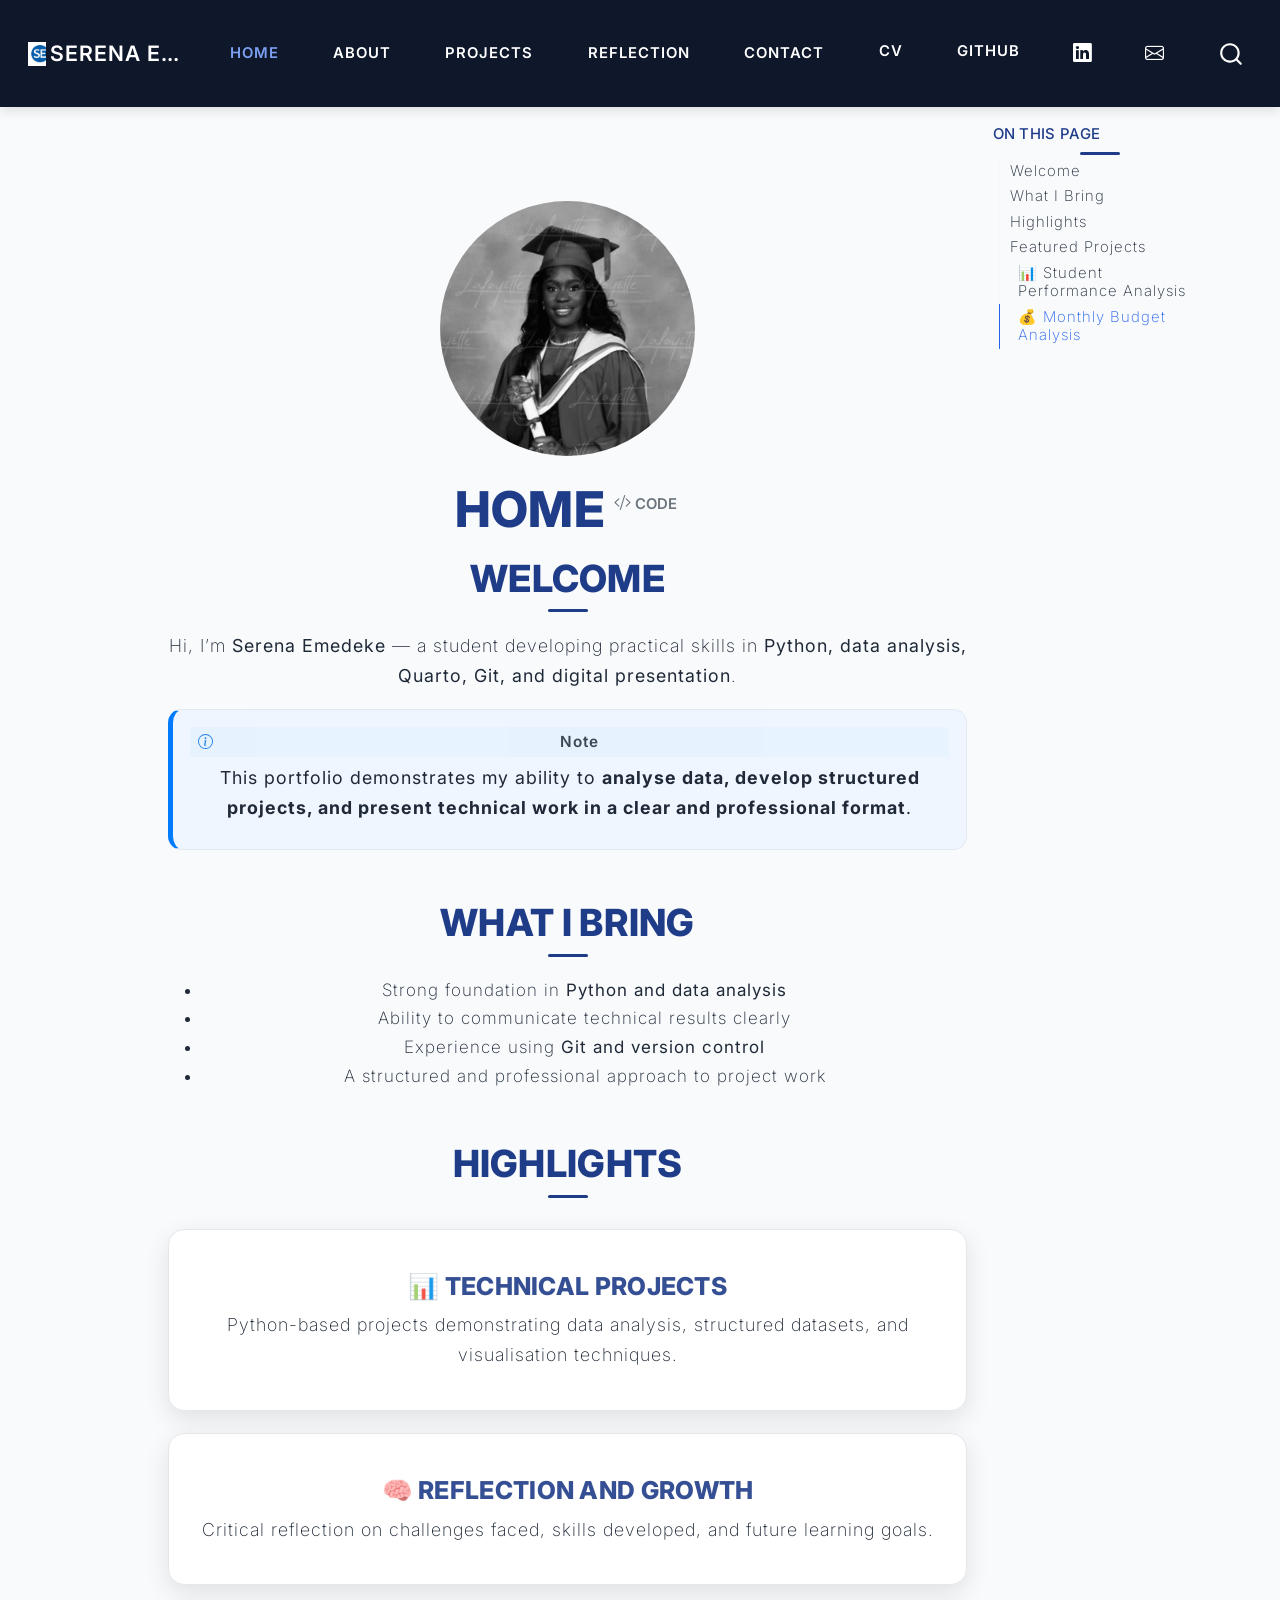
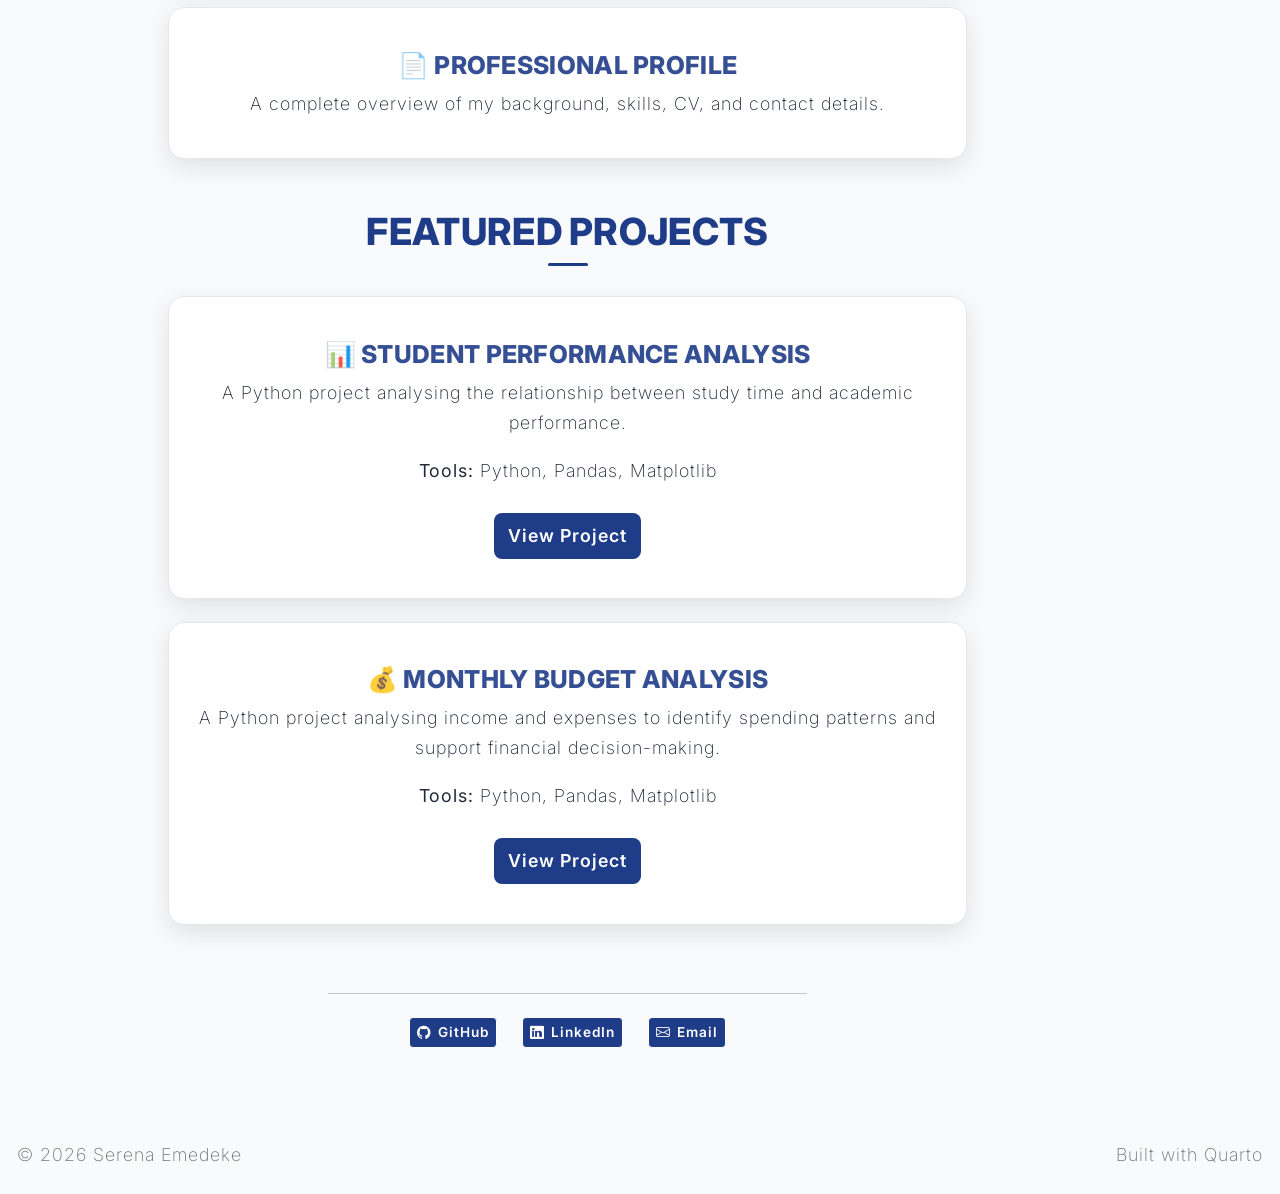
==== commit 99dcc46d: "Upgrade budget project with correct interpretation, improved visuals, and stronger analysis" ====
--- a/docs/index.html
+++ b/docs/index.html
@@ -184,6 +184,7 @@
     <h2 id="toc-title">On this page</h2>
   <ul>
   <li><a href="#welcome" id="toc-welcome" class="nav-link active" data-scroll-target="#welcome">Welcome</a></li>
+  <li><a href="#what-i-bring" id="toc-what-i-bring" class="nav-link" data-scroll-target="#what-i-bring">What I Bring</a></li>
   <li><a href="#highlights" id="toc-highlights" class="nav-link" data-scroll-target="#highlights">Highlights</a>
   <ul class="collapse">
   <li><a href="#technical-projects" id="toc-technical-projects" class="nav-link" data-scroll-target="#technical-projects">📊 Technical Projects</a></li>
@@ -212,7 +213,7 @@
 
 <section id="welcome" class="level2">
 <h2 data-anchor-id="welcome">Welcome</h2>
-<p>Hi, I’m <strong>Serena Emedeke</strong> — a student developing skills in <strong>Python, data analysis, Quarto, Git, and digital presentation</strong>.</p>
+<p>Hi, I’m <strong>Serena Emedeke</strong> — a student developing practical skills in <strong>Python, data analysis, Quarto, Git, and digital presentation</strong>.</p>
 <div class="callout callout-style-default callout-note callout-titled">
 <div class="callout-header d-flex align-content-center">
 <div class="callout-icon-container">
@@ -223,36 +224,50 @@
 </div>
 </div>
 <div class="callout-body-container callout-body">
-<p>This portfolio presents my <strong>projects, technical development, reflection, and professional profile</strong> in a structured and professional format.</p>
-</div>
-</div>
+<p>This portfolio demonstrates my ability to <strong>analyse data, develop structured projects, and present technical work in a clear and professional format</strong>.</p>
+</div>
+</div>
+</section>
+<section id="what-i-bring" class="level2">
+<h2 data-anchor-id="what-i-bring">What I Bring</h2>
+<ul>
+<li>Strong foundation in <strong>Python and data analysis</strong><br>
+</li>
+<li>Ability to communicate technical results clearly<br>
+</li>
+<li>Experience using <strong>Git and version control</strong><br>
+</li>
+<li>A structured and professional approach to project work</li>
+</ul>
 </section>
 <section id="highlights" class="level2">
 <h2 data-anchor-id="highlights">Highlights</h2>
 <section id="technical-projects" class="level3 section-card">
 <h3 data-anchor-id="technical-projects">📊 Technical Projects</h3>
-<p>Python-based work featuring data analysis, tables, and visualisations.</p>
+<p>Python-based projects demonstrating data analysis, structured datasets, and visualisation techniques.</p>
 </section>
 <section id="reflection-and-growth" class="level3 section-card">
 <h3 data-anchor-id="reflection-and-growth">🧠 Reflection and Growth</h3>
-<p>Critical reflection on challenges, learning, and future goals.</p>
+<p>Critical reflection on challenges faced, skills developed, and future learning goals.</p>
 </section>
 <section id="professional-profile" class="level3 section-card">
 <h3 data-anchor-id="professional-profile">📄 Professional Profile</h3>
-<p>My CV, background, strengths, and contact details.</p>
+<p>A complete overview of my background, skills, CV, and contact details.</p>
 </section>
 </section>
 <section id="featured-projects" class="level2">
 <h2 data-anchor-id="featured-projects">Featured Projects</h2>
 <section id="student-performance-analysis" class="level3 section-card">
 <h3 data-anchor-id="student-performance-analysis">📊 Student Performance Analysis</h3>
-<p>A Python project exploring the relationship between study time and academic performance.</p>
-<p><a href="./projects/list/project-1.html">View Project</a></p>
+<p>A Python project analysing the relationship between study time and academic performance.</p>
+<p><strong>Tools:</strong> Python, Pandas, Matplotlib</p>
+<p><a href="projects/list/project-1.html">View Project</a></p>
 </section>
 <section id="monthly-budget-analysis" class="level3 section-card">
 <h3 data-anchor-id="monthly-budget-analysis">💰 Monthly Budget Analysis</h3>
-<p>A Python project analysing income and expenses using tabular and graphical output.</p>
-<p><a href="./projects/list/project-2.html">View Project</a></p>
+<p>A Python project analysing income and expenses to identify spending patterns and support financial decision-making.</p>
+<p><strong>Tools:</strong> Python, Pandas, Matplotlib</p>
+<p><a href="projects/list/project-2.html">View Project</a></p>
 </section>
 
 
@@ -265,11 +280,11 @@
     <i class="bi bi-github"></i>
      <span class="about-link-text">GitHub</span>
   </a>
-  <a href="https://www.linkedin.com/in/YOUR-LINKEDIN" class="about-link" rel="" target="">
+  <a href="https://www.linkedin.com/in/serena-e-606aa122a/" class="about-link" rel="" target="">
     <i class="bi bi-linkedin"></i>
      <span class="about-link-text">LinkedIn</span>
   </a>
-  <a href="mailto:YOUR-EMAIL@example.com" class="about-link" rel="" target="">
+  <a href="mailto:serena.emedeke2@mail.dcu.ie" class="about-link" rel="" target="">
     <i class="bi bi-envelope"></i>
      <span class="about-link-text">Email</span>
   </a>
@@ -732,52 +747,63 @@
 <span id="cb1-10"><a href="#cb1-10" aria-hidden="true" tabindex="-1"></a><span class="co">      href: https://github.com/serena-128</span></span>
 <span id="cb1-11"><a href="#cb1-11" aria-hidden="true" tabindex="-1"></a><span class="co">    - icon: linkedin</span></span>
 <span id="cb1-12"><a href="#cb1-12" aria-hidden="true" tabindex="-1"></a><span class="co">      text: LinkedIn</span></span>
-<span id="cb1-13"><a href="#cb1-13" aria-hidden="true" tabindex="-1"></a><span class="co">      href: https://www.linkedin.com/in/YOUR-LINKEDIN</span></span>
+<span id="cb1-13"><a href="#cb1-13" aria-hidden="true" tabindex="-1"></a><span class="co">      href: https://www.linkedin.com/in/serena-e-606aa122a/</span></span>
 <span id="cb1-14"><a href="#cb1-14" aria-hidden="true" tabindex="-1"></a><span class="co">    - icon: envelope</span></span>
 <span id="cb1-15"><a href="#cb1-15" aria-hidden="true" tabindex="-1"></a><span class="co">      text: Email</span></span>
-<span id="cb1-16"><a href="#cb1-16" aria-hidden="true" tabindex="-1"></a><span class="co">      href: mailto:YOUR-EMAIL@example.com</span></span>
+<span id="cb1-16"><a href="#cb1-16" aria-hidden="true" tabindex="-1"></a><span class="co">      href: mailto:serena.emedeke2@mail.dcu.ie</span></span>
 <span id="cb1-17"><a href="#cb1-17" aria-hidden="true" tabindex="-1"></a><span class="co">---</span></span>
 <span id="cb1-18"><a href="#cb1-18" aria-hidden="true" tabindex="-1"></a></span>
 <span id="cb1-19"><a href="#cb1-19" aria-hidden="true" tabindex="-1"></a><span class="fu">## Welcome</span></span>
 <span id="cb1-20"><a href="#cb1-20" aria-hidden="true" tabindex="-1"></a></span>
-<span id="cb1-21"><a href="#cb1-21" aria-hidden="true" tabindex="-1"></a>Hi, I’m **Serena Emedeke** — a student developing skills in **Python, data analysis, Quarto, Git, and digital presentation**.</span>
+<span id="cb1-21"><a href="#cb1-21" aria-hidden="true" tabindex="-1"></a>Hi, I’m **Serena Emedeke** — a student developing practical skills in **Python, data analysis, Quarto, Git, and digital presentation**.</span>
 <span id="cb1-22"><a href="#cb1-22" aria-hidden="true" tabindex="-1"></a></span>
 <span id="cb1-23"><a href="#cb1-23" aria-hidden="true" tabindex="-1"></a>::: {.callout-note}</span>
-<span id="cb1-24"><a href="#cb1-24" aria-hidden="true" tabindex="-1"></a>This portfolio presents my **projects, technical development, reflection, and professional profile** in a structured and professional format.</span>
+<span id="cb1-24"><a href="#cb1-24" aria-hidden="true" tabindex="-1"></a>This portfolio demonstrates my ability to **analyse data, develop structured projects, and present technical work in a clear and professional format**.</span>
 <span id="cb1-25"><a href="#cb1-25" aria-hidden="true" tabindex="-1"></a>:::</span>
 <span id="cb1-26"><a href="#cb1-26" aria-hidden="true" tabindex="-1"></a></span>
-<span id="cb1-27"><a href="#cb1-27" aria-hidden="true" tabindex="-1"></a><span class="fu">## Highlights</span></span>
+<span id="cb1-27"><a href="#cb1-27" aria-hidden="true" tabindex="-1"></a><span class="fu">## What I Bring</span></span>
 <span id="cb1-28"><a href="#cb1-28" aria-hidden="true" tabindex="-1"></a></span>
-<span id="cb1-29"><a href="#cb1-29" aria-hidden="true" tabindex="-1"></a>::: {.section-card}</span>
-<span id="cb1-30"><a href="#cb1-30" aria-hidden="true" tabindex="-1"></a><span class="fu">### 📊 Technical Projects</span></span>
-<span id="cb1-31"><a href="#cb1-31" aria-hidden="true" tabindex="-1"></a>Python-based work featuring data analysis, tables, and visualisations.</span>
-<span id="cb1-32"><a href="#cb1-32" aria-hidden="true" tabindex="-1"></a>:::</span>
+<span id="cb1-29"><a href="#cb1-29" aria-hidden="true" tabindex="-1"></a><span class="ss">- </span>Strong foundation in **Python and data analysis**  </span>
+<span id="cb1-30"><a href="#cb1-30" aria-hidden="true" tabindex="-1"></a><span class="ss">- </span>Ability to communicate technical results clearly  </span>
+<span id="cb1-31"><a href="#cb1-31" aria-hidden="true" tabindex="-1"></a><span class="ss">- </span>Experience using **Git and version control**  </span>
+<span id="cb1-32"><a href="#cb1-32" aria-hidden="true" tabindex="-1"></a><span class="ss">- </span>A structured and professional approach to project work  </span>
 <span id="cb1-33"><a href="#cb1-33" aria-hidden="true" tabindex="-1"></a></span>
-<span id="cb1-34"><a href="#cb1-34" aria-hidden="true" tabindex="-1"></a>::: {.section-card}</span>
-<span id="cb1-35"><a href="#cb1-35" aria-hidden="true" tabindex="-1"></a><span class="fu">### 🧠 Reflection and Growth</span></span>
-<span id="cb1-36"><a href="#cb1-36" aria-hidden="true" tabindex="-1"></a>Critical reflection on challenges, learning, and future goals.</span>
-<span id="cb1-37"><a href="#cb1-37" aria-hidden="true" tabindex="-1"></a>:::</span>
-<span id="cb1-38"><a href="#cb1-38" aria-hidden="true" tabindex="-1"></a></span>
-<span id="cb1-39"><a href="#cb1-39" aria-hidden="true" tabindex="-1"></a>::: {.section-card}</span>
-<span id="cb1-40"><a href="#cb1-40" aria-hidden="true" tabindex="-1"></a><span class="fu">### 📄 Professional Profile</span></span>
-<span id="cb1-41"><a href="#cb1-41" aria-hidden="true" tabindex="-1"></a>My CV, background, strengths, and contact details.</span>
-<span id="cb1-42"><a href="#cb1-42" aria-hidden="true" tabindex="-1"></a>:::</span>
-<span id="cb1-43"><a href="#cb1-43" aria-hidden="true" tabindex="-1"></a></span>
-<span id="cb1-44"><a href="#cb1-44" aria-hidden="true" tabindex="-1"></a><span class="fu">## Featured Projects</span></span>
+<span id="cb1-34"><a href="#cb1-34" aria-hidden="true" tabindex="-1"></a><span class="fu">## Highlights</span></span>
+<span id="cb1-35"><a href="#cb1-35" aria-hidden="true" tabindex="-1"></a></span>
+<span id="cb1-36"><a href="#cb1-36" aria-hidden="true" tabindex="-1"></a>::: {.section-card}</span>
+<span id="cb1-37"><a href="#cb1-37" aria-hidden="true" tabindex="-1"></a><span class="fu">### 📊 Technical Projects</span></span>
+<span id="cb1-38"><a href="#cb1-38" aria-hidden="true" tabindex="-1"></a>Python-based projects demonstrating data analysis, structured datasets, and visualisation techniques.</span>
+<span id="cb1-39"><a href="#cb1-39" aria-hidden="true" tabindex="-1"></a>:::</span>
+<span id="cb1-40"><a href="#cb1-40" aria-hidden="true" tabindex="-1"></a></span>
+<span id="cb1-41"><a href="#cb1-41" aria-hidden="true" tabindex="-1"></a>::: {.section-card}</span>
+<span id="cb1-42"><a href="#cb1-42" aria-hidden="true" tabindex="-1"></a><span class="fu">### 🧠 Reflection and Growth</span></span>
+<span id="cb1-43"><a href="#cb1-43" aria-hidden="true" tabindex="-1"></a>Critical reflection on challenges faced, skills developed, and future learning goals.</span>
+<span id="cb1-44"><a href="#cb1-44" aria-hidden="true" tabindex="-1"></a>:::</span>
 <span id="cb1-45"><a href="#cb1-45" aria-hidden="true" tabindex="-1"></a></span>
 <span id="cb1-46"><a href="#cb1-46" aria-hidden="true" tabindex="-1"></a>::: {.section-card}</span>
-<span id="cb1-47"><a href="#cb1-47" aria-hidden="true" tabindex="-1"></a><span class="fu">### 📊 Student Performance Analysis</span></span>
-<span id="cb1-48"><a href="#cb1-48" aria-hidden="true" tabindex="-1"></a>A Python project exploring the relationship between study time and academic performance.</span>
-<span id="cb1-49"><a href="#cb1-49" aria-hidden="true" tabindex="-1"></a></span>
-<span id="cb1-50"><a href="#cb1-50" aria-hidden="true" tabindex="-1"></a><span class="co">[</span><span class="ot">View Project</span><span class="co">](projects/list/project-1.qmd)</span></span>
-<span id="cb1-51"><a href="#cb1-51" aria-hidden="true" tabindex="-1"></a>:::</span>
+<span id="cb1-47"><a href="#cb1-47" aria-hidden="true" tabindex="-1"></a><span class="fu">### 📄 Professional Profile</span></span>
+<span id="cb1-48"><a href="#cb1-48" aria-hidden="true" tabindex="-1"></a>A complete overview of my background, skills, CV, and contact details.</span>
+<span id="cb1-49"><a href="#cb1-49" aria-hidden="true" tabindex="-1"></a>:::</span>
+<span id="cb1-50"><a href="#cb1-50" aria-hidden="true" tabindex="-1"></a></span>
+<span id="cb1-51"><a href="#cb1-51" aria-hidden="true" tabindex="-1"></a><span class="fu">## Featured Projects</span></span>
 <span id="cb1-52"><a href="#cb1-52" aria-hidden="true" tabindex="-1"></a></span>
 <span id="cb1-53"><a href="#cb1-53" aria-hidden="true" tabindex="-1"></a>::: {.section-card}</span>
-<span id="cb1-54"><a href="#cb1-54" aria-hidden="true" tabindex="-1"></a><span class="fu">### 💰 Monthly Budget Analysis</span></span>
-<span id="cb1-55"><a href="#cb1-55" aria-hidden="true" tabindex="-1"></a>A Python project analysing income and expenses using tabular and graphical output.</span>
+<span id="cb1-54"><a href="#cb1-54" aria-hidden="true" tabindex="-1"></a><span class="fu">### 📊 Student Performance Analysis</span></span>
+<span id="cb1-55"><a href="#cb1-55" aria-hidden="true" tabindex="-1"></a>A Python project analysing the relationship between study time and academic performance.</span>
 <span id="cb1-56"><a href="#cb1-56" aria-hidden="true" tabindex="-1"></a></span>
-<span id="cb1-57"><a href="#cb1-57" aria-hidden="true" tabindex="-1"></a><span class="co">[</span><span class="ot">View Project</span><span class="co">](projects/list/project-2.qmd)</span></span>
-<span id="cb1-58"><a href="#cb1-58" aria-hidden="true" tabindex="-1"></a>:::</span></code></pre></div><button title="Copy to Clipboard" class="code-copy-button" data-in-quarto-modal=""><i class="bi"></i></button></div>
+<span id="cb1-57"><a href="#cb1-57" aria-hidden="true" tabindex="-1"></a>**Tools:** Python, Pandas, Matplotlib  </span>
+<span id="cb1-58"><a href="#cb1-58" aria-hidden="true" tabindex="-1"></a></span>
+<span id="cb1-59"><a href="#cb1-59" aria-hidden="true" tabindex="-1"></a><span class="co">[</span><span class="ot">View Project</span><span class="co">](projects/list/project-1.html)</span></span>
+<span id="cb1-60"><a href="#cb1-60" aria-hidden="true" tabindex="-1"></a>:::</span>
+<span id="cb1-61"><a href="#cb1-61" aria-hidden="true" tabindex="-1"></a></span>
+<span id="cb1-62"><a href="#cb1-62" aria-hidden="true" tabindex="-1"></a>::: {.section-card}</span>
+<span id="cb1-63"><a href="#cb1-63" aria-hidden="true" tabindex="-1"></a><span class="fu">### 💰 Monthly Budget Analysis</span></span>
+<span id="cb1-64"><a href="#cb1-64" aria-hidden="true" tabindex="-1"></a>A Python project analysing income and expenses to identify spending patterns and support financial decision-making.</span>
+<span id="cb1-65"><a href="#cb1-65" aria-hidden="true" tabindex="-1"></a></span>
+<span id="cb1-66"><a href="#cb1-66" aria-hidden="true" tabindex="-1"></a>**Tools:** Python, Pandas, Matplotlib  </span>
+<span id="cb1-67"><a href="#cb1-67" aria-hidden="true" tabindex="-1"></a></span>
+<span id="cb1-68"><a href="#cb1-68" aria-hidden="true" tabindex="-1"></a><span class="co">[</span><span class="ot">View Project</span><span class="co">](projects/list/project-2.html)</span></span>
+<span id="cb1-69"><a href="#cb1-69" aria-hidden="true" tabindex="-1"></a>:::</span></code></pre></div><button title="Copy to Clipboard" class="code-copy-button" data-in-quarto-modal=""><i class="bi"></i></button></div>
 </div></div></div></div></div>
 </div> <!-- /content -->
 <footer class="footer">
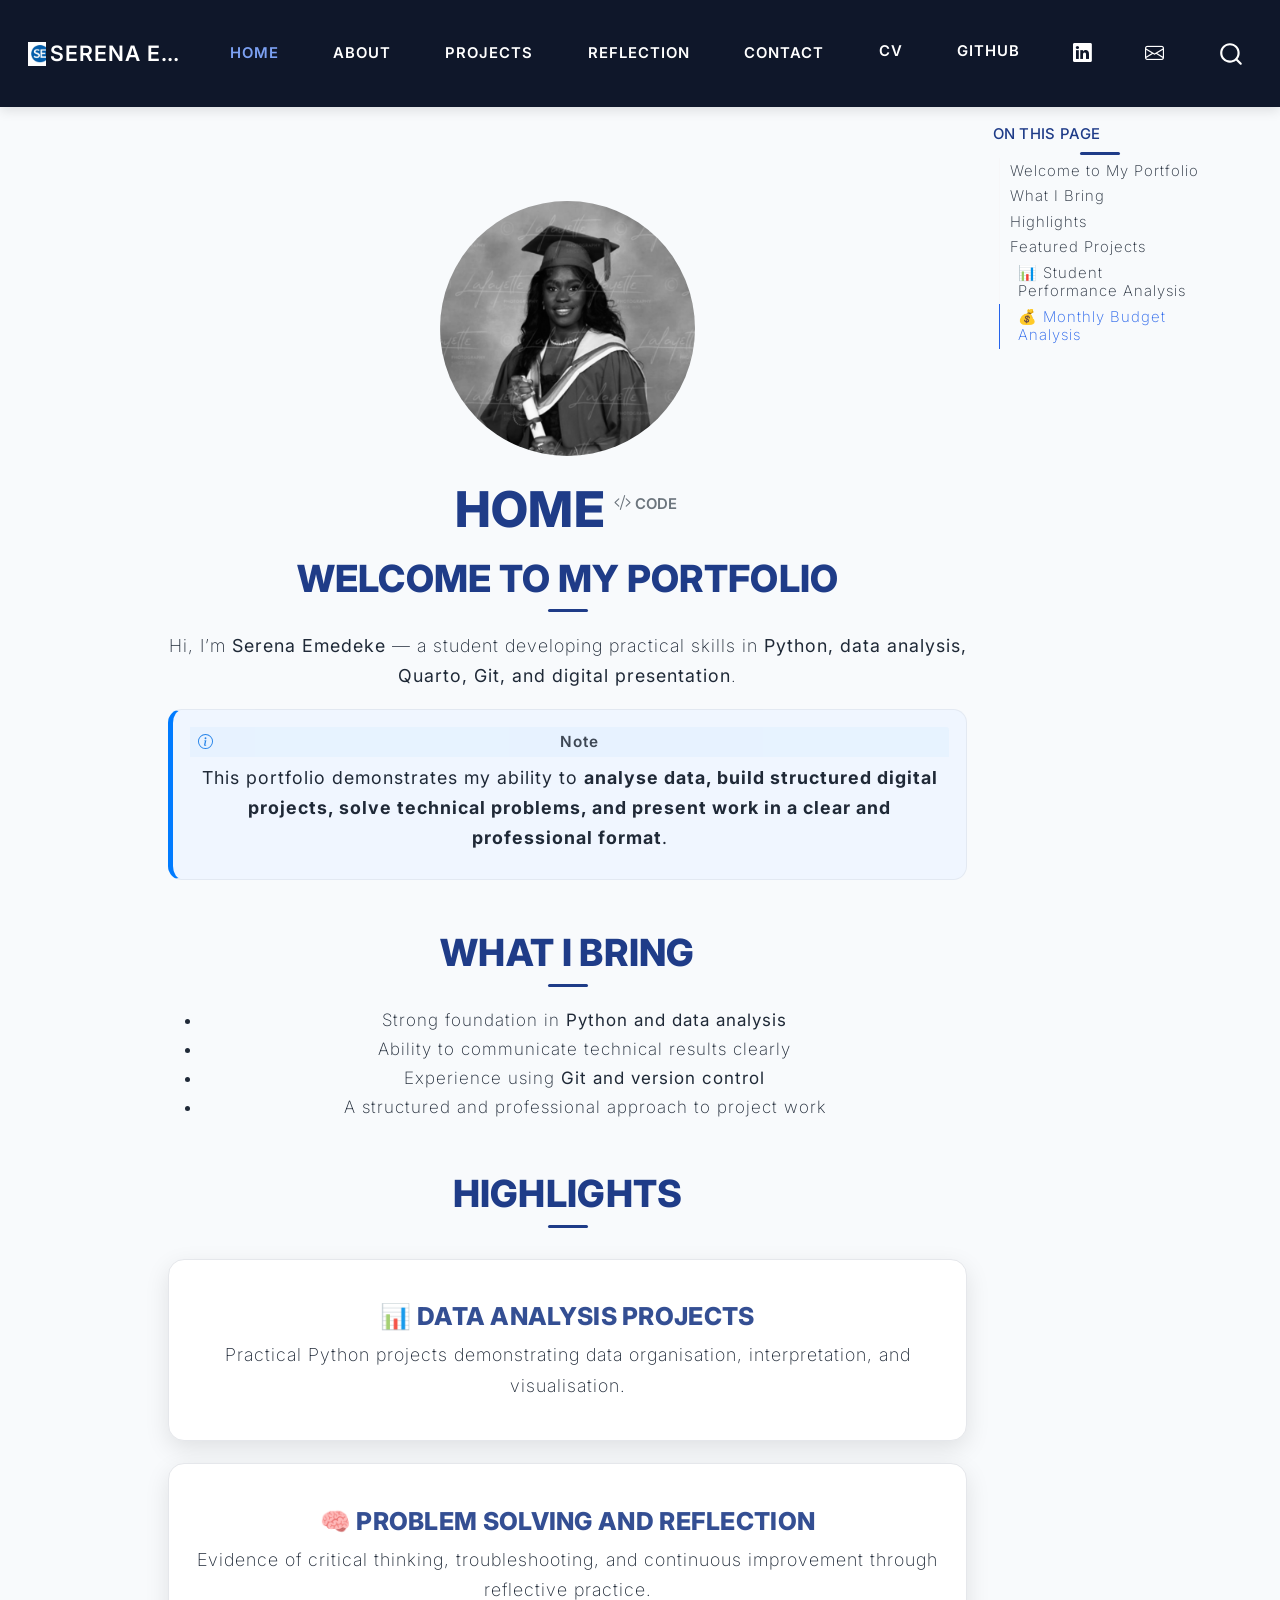
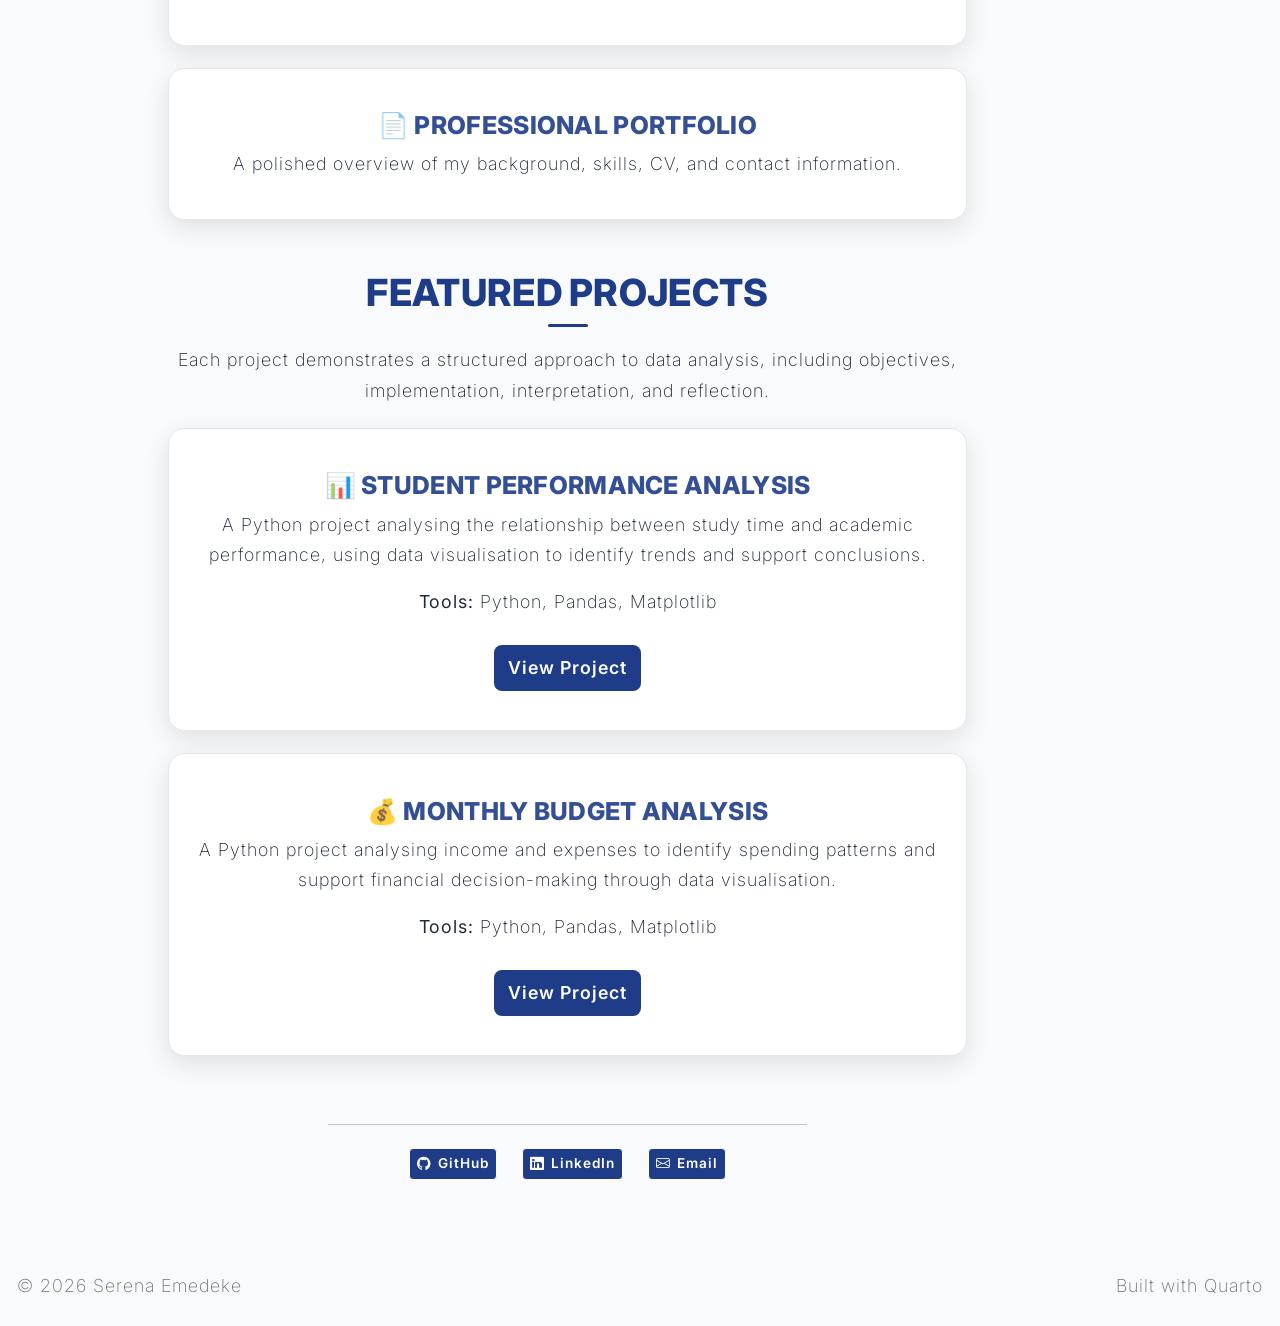
==== commit 172c6309: "Refine homepage content to strengthen professionalism and project presentation" ====
--- a/docs/index.html
+++ b/docs/index.html
@@ -183,13 +183,13 @@
         <nav id="TOC" role="doc-toc" class="toc-active">
     <h2 id="toc-title">On this page</h2>
   <ul>
-  <li><a href="#welcome" id="toc-welcome" class="nav-link active" data-scroll-target="#welcome">Welcome</a></li>
+  <li><a href="#welcome-to-my-portfolio" id="toc-welcome-to-my-portfolio" class="nav-link active" data-scroll-target="#welcome-to-my-portfolio">Welcome to My Portfolio</a></li>
   <li><a href="#what-i-bring" id="toc-what-i-bring" class="nav-link" data-scroll-target="#what-i-bring">What I Bring</a></li>
   <li><a href="#highlights" id="toc-highlights" class="nav-link" data-scroll-target="#highlights">Highlights</a>
   <ul class="collapse">
-  <li><a href="#technical-projects" id="toc-technical-projects" class="nav-link" data-scroll-target="#technical-projects">📊 Technical Projects</a></li>
-  <li><a href="#reflection-and-growth" id="toc-reflection-and-growth" class="nav-link" data-scroll-target="#reflection-and-growth">🧠 Reflection and Growth</a></li>
-  <li><a href="#professional-profile" id="toc-professional-profile" class="nav-link" data-scroll-target="#professional-profile">📄 Professional Profile</a></li>
+  <li><a href="#data-analysis-projects" id="toc-data-analysis-projects" class="nav-link" data-scroll-target="#data-analysis-projects">📊 Data Analysis Projects</a></li>
+  <li><a href="#problem-solving-and-reflection" id="toc-problem-solving-and-reflection" class="nav-link" data-scroll-target="#problem-solving-and-reflection">🧠 Problem Solving and Reflection</a></li>
+  <li><a href="#professional-portfolio" id="toc-professional-portfolio" class="nav-link" data-scroll-target="#professional-portfolio">📄 Professional Portfolio</a></li>
   </ul></li>
   <li><a href="#featured-projects" id="toc-featured-projects" class="nav-link" data-scroll-target="#featured-projects">Featured Projects</a>
   <ul class="collapse">
@@ -211,8 +211,8 @@
   </div>
 </header><main class="content" id="quarto-document-content">
 
-<section id="welcome" class="level2">
-<h2 data-anchor-id="welcome">Welcome</h2>
+<section id="welcome-to-my-portfolio" class="level2">
+<h2 data-anchor-id="welcome-to-my-portfolio">Welcome to My Portfolio</h2>
 <p>Hi, I’m <strong>Serena Emedeke</strong> — a student developing practical skills in <strong>Python, data analysis, Quarto, Git, and digital presentation</strong>.</p>
 <div class="callout callout-style-default callout-note callout-titled">
 <div class="callout-header d-flex align-content-center">
@@ -224,48 +224,46 @@
 </div>
 </div>
 <div class="callout-body-container callout-body">
-<p>This portfolio demonstrates my ability to <strong>analyse data, develop structured projects, and present technical work in a clear and professional format</strong>.</p>
+<p>This portfolio demonstrates my ability to <strong>analyse data, build structured digital projects, solve technical problems, and present work in a clear and professional format</strong>.</p>
 </div>
 </div>
 </section>
 <section id="what-i-bring" class="level2">
 <h2 data-anchor-id="what-i-bring">What I Bring</h2>
 <ul>
-<li>Strong foundation in <strong>Python and data analysis</strong><br>
-</li>
-<li>Ability to communicate technical results clearly<br>
-</li>
-<li>Experience using <strong>Git and version control</strong><br>
-</li>
+<li>Strong foundation in <strong>Python and data analysis</strong></li>
+<li>Ability to communicate technical results clearly</li>
+<li>Experience using <strong>Git and version control</strong></li>
 <li>A structured and professional approach to project work</li>
 </ul>
 </section>
 <section id="highlights" class="level2">
 <h2 data-anchor-id="highlights">Highlights</h2>
-<section id="technical-projects" class="level3 section-card">
-<h3 data-anchor-id="technical-projects">📊 Technical Projects</h3>
-<p>Python-based projects demonstrating data analysis, structured datasets, and visualisation techniques.</p>
+<section id="data-analysis-projects" class="level3 section-card">
+<h3 data-anchor-id="data-analysis-projects">📊 Data Analysis Projects</h3>
+<p>Practical Python projects demonstrating data organisation, interpretation, and visualisation.</p>
 </section>
-<section id="reflection-and-growth" class="level3 section-card">
-<h3 data-anchor-id="reflection-and-growth">🧠 Reflection and Growth</h3>
-<p>Critical reflection on challenges faced, skills developed, and future learning goals.</p>
+<section id="problem-solving-and-reflection" class="level3 section-card">
+<h3 data-anchor-id="problem-solving-and-reflection">🧠 Problem Solving and Reflection</h3>
+<p>Evidence of critical thinking, troubleshooting, and continuous improvement through reflective practice.</p>
 </section>
-<section id="professional-profile" class="level3 section-card">
-<h3 data-anchor-id="professional-profile">📄 Professional Profile</h3>
-<p>A complete overview of my background, skills, CV, and contact details.</p>
+<section id="professional-portfolio" class="level3 section-card">
+<h3 data-anchor-id="professional-portfolio">📄 Professional Portfolio</h3>
+<p>A polished overview of my background, skills, CV, and contact information.</p>
 </section>
 </section>
 <section id="featured-projects" class="level2">
 <h2 data-anchor-id="featured-projects">Featured Projects</h2>
+<p>Each project demonstrates a structured approach to data analysis, including objectives, implementation, interpretation, and reflection.</p>
 <section id="student-performance-analysis" class="level3 section-card">
 <h3 data-anchor-id="student-performance-analysis">📊 Student Performance Analysis</h3>
-<p>A Python project analysing the relationship between study time and academic performance.</p>
+<p>A Python project analysing the relationship between study time and academic performance, using data visualisation to identify trends and support conclusions.</p>
 <p><strong>Tools:</strong> Python, Pandas, Matplotlib</p>
 <p><a href="projects/list/project-1.html">View Project</a></p>
 </section>
 <section id="monthly-budget-analysis" class="level3 section-card">
 <h3 data-anchor-id="monthly-budget-analysis">💰 Monthly Budget Analysis</h3>
-<p>A Python project analysing income and expenses to identify spending patterns and support financial decision-making.</p>
+<p>A Python project analysing income and expenses to identify spending patterns and support financial decision-making through data visualisation.</p>
 <p><strong>Tools:</strong> Python, Pandas, Matplotlib</p>
 <p><a href="projects/list/project-2.html">View Project</a></p>
 </section>
@@ -753,57 +751,59 @@
 <span id="cb1-16"><a href="#cb1-16" aria-hidden="true" tabindex="-1"></a><span class="co">      href: mailto:serena.emedeke2@mail.dcu.ie</span></span>
 <span id="cb1-17"><a href="#cb1-17" aria-hidden="true" tabindex="-1"></a><span class="co">---</span></span>
 <span id="cb1-18"><a href="#cb1-18" aria-hidden="true" tabindex="-1"></a></span>
-<span id="cb1-19"><a href="#cb1-19" aria-hidden="true" tabindex="-1"></a><span class="fu">## Welcome</span></span>
+<span id="cb1-19"><a href="#cb1-19" aria-hidden="true" tabindex="-1"></a><span class="fu">## Welcome to My Portfolio</span></span>
 <span id="cb1-20"><a href="#cb1-20" aria-hidden="true" tabindex="-1"></a></span>
 <span id="cb1-21"><a href="#cb1-21" aria-hidden="true" tabindex="-1"></a>Hi, I’m **Serena Emedeke** — a student developing practical skills in **Python, data analysis, Quarto, Git, and digital presentation**.</span>
 <span id="cb1-22"><a href="#cb1-22" aria-hidden="true" tabindex="-1"></a></span>
 <span id="cb1-23"><a href="#cb1-23" aria-hidden="true" tabindex="-1"></a>::: {.callout-note}</span>
-<span id="cb1-24"><a href="#cb1-24" aria-hidden="true" tabindex="-1"></a>This portfolio demonstrates my ability to **analyse data, develop structured projects, and present technical work in a clear and professional format**.</span>
+<span id="cb1-24"><a href="#cb1-24" aria-hidden="true" tabindex="-1"></a>This portfolio demonstrates my ability to **analyse data, build structured digital projects, solve technical problems, and present work in a clear and professional format**.</span>
 <span id="cb1-25"><a href="#cb1-25" aria-hidden="true" tabindex="-1"></a>:::</span>
 <span id="cb1-26"><a href="#cb1-26" aria-hidden="true" tabindex="-1"></a></span>
 <span id="cb1-27"><a href="#cb1-27" aria-hidden="true" tabindex="-1"></a><span class="fu">## What I Bring</span></span>
 <span id="cb1-28"><a href="#cb1-28" aria-hidden="true" tabindex="-1"></a></span>
-<span id="cb1-29"><a href="#cb1-29" aria-hidden="true" tabindex="-1"></a><span class="ss">- </span>Strong foundation in **Python and data analysis**  </span>
-<span id="cb1-30"><a href="#cb1-30" aria-hidden="true" tabindex="-1"></a><span class="ss">- </span>Ability to communicate technical results clearly  </span>
-<span id="cb1-31"><a href="#cb1-31" aria-hidden="true" tabindex="-1"></a><span class="ss">- </span>Experience using **Git and version control**  </span>
-<span id="cb1-32"><a href="#cb1-32" aria-hidden="true" tabindex="-1"></a><span class="ss">- </span>A structured and professional approach to project work  </span>
+<span id="cb1-29"><a href="#cb1-29" aria-hidden="true" tabindex="-1"></a><span class="ss">- </span>Strong foundation in **Python and data analysis**</span>
+<span id="cb1-30"><a href="#cb1-30" aria-hidden="true" tabindex="-1"></a><span class="ss">- </span>Ability to communicate technical results clearly</span>
+<span id="cb1-31"><a href="#cb1-31" aria-hidden="true" tabindex="-1"></a><span class="ss">- </span>Experience using **Git and version control**</span>
+<span id="cb1-32"><a href="#cb1-32" aria-hidden="true" tabindex="-1"></a><span class="ss">- </span>A structured and professional approach to project work</span>
 <span id="cb1-33"><a href="#cb1-33" aria-hidden="true" tabindex="-1"></a></span>
 <span id="cb1-34"><a href="#cb1-34" aria-hidden="true" tabindex="-1"></a><span class="fu">## Highlights</span></span>
 <span id="cb1-35"><a href="#cb1-35" aria-hidden="true" tabindex="-1"></a></span>
 <span id="cb1-36"><a href="#cb1-36" aria-hidden="true" tabindex="-1"></a>::: {.section-card}</span>
-<span id="cb1-37"><a href="#cb1-37" aria-hidden="true" tabindex="-1"></a><span class="fu">### 📊 Technical Projects</span></span>
-<span id="cb1-38"><a href="#cb1-38" aria-hidden="true" tabindex="-1"></a>Python-based projects demonstrating data analysis, structured datasets, and visualisation techniques.</span>
+<span id="cb1-37"><a href="#cb1-37" aria-hidden="true" tabindex="-1"></a><span class="fu">### 📊 Data Analysis Projects</span></span>
+<span id="cb1-38"><a href="#cb1-38" aria-hidden="true" tabindex="-1"></a>Practical Python projects demonstrating data organisation, interpretation, and visualisation.</span>
 <span id="cb1-39"><a href="#cb1-39" aria-hidden="true" tabindex="-1"></a>:::</span>
 <span id="cb1-40"><a href="#cb1-40" aria-hidden="true" tabindex="-1"></a></span>
 <span id="cb1-41"><a href="#cb1-41" aria-hidden="true" tabindex="-1"></a>::: {.section-card}</span>
-<span id="cb1-42"><a href="#cb1-42" aria-hidden="true" tabindex="-1"></a><span class="fu">### 🧠 Reflection and Growth</span></span>
-<span id="cb1-43"><a href="#cb1-43" aria-hidden="true" tabindex="-1"></a>Critical reflection on challenges faced, skills developed, and future learning goals.</span>
+<span id="cb1-42"><a href="#cb1-42" aria-hidden="true" tabindex="-1"></a><span class="fu">### 🧠 Problem Solving and Reflection</span></span>
+<span id="cb1-43"><a href="#cb1-43" aria-hidden="true" tabindex="-1"></a>Evidence of critical thinking, troubleshooting, and continuous improvement through reflective practice.</span>
 <span id="cb1-44"><a href="#cb1-44" aria-hidden="true" tabindex="-1"></a>:::</span>
 <span id="cb1-45"><a href="#cb1-45" aria-hidden="true" tabindex="-1"></a></span>
 <span id="cb1-46"><a href="#cb1-46" aria-hidden="true" tabindex="-1"></a>::: {.section-card}</span>
-<span id="cb1-47"><a href="#cb1-47" aria-hidden="true" tabindex="-1"></a><span class="fu">### 📄 Professional Profile</span></span>
-<span id="cb1-48"><a href="#cb1-48" aria-hidden="true" tabindex="-1"></a>A complete overview of my background, skills, CV, and contact details.</span>
+<span id="cb1-47"><a href="#cb1-47" aria-hidden="true" tabindex="-1"></a><span class="fu">### 📄 Professional Portfolio</span></span>
+<span id="cb1-48"><a href="#cb1-48" aria-hidden="true" tabindex="-1"></a>A polished overview of my background, skills, CV, and contact information.</span>
 <span id="cb1-49"><a href="#cb1-49" aria-hidden="true" tabindex="-1"></a>:::</span>
 <span id="cb1-50"><a href="#cb1-50" aria-hidden="true" tabindex="-1"></a></span>
 <span id="cb1-51"><a href="#cb1-51" aria-hidden="true" tabindex="-1"></a><span class="fu">## Featured Projects</span></span>
 <span id="cb1-52"><a href="#cb1-52" aria-hidden="true" tabindex="-1"></a></span>
-<span id="cb1-53"><a href="#cb1-53" aria-hidden="true" tabindex="-1"></a>::: {.section-card}</span>
-<span id="cb1-54"><a href="#cb1-54" aria-hidden="true" tabindex="-1"></a><span class="fu">### 📊 Student Performance Analysis</span></span>
-<span id="cb1-55"><a href="#cb1-55" aria-hidden="true" tabindex="-1"></a>A Python project analysing the relationship between study time and academic performance.</span>
-<span id="cb1-56"><a href="#cb1-56" aria-hidden="true" tabindex="-1"></a></span>
-<span id="cb1-57"><a href="#cb1-57" aria-hidden="true" tabindex="-1"></a>**Tools:** Python, Pandas, Matplotlib  </span>
+<span id="cb1-53"><a href="#cb1-53" aria-hidden="true" tabindex="-1"></a>Each project demonstrates a structured approach to data analysis, including objectives, implementation, interpretation, and reflection.</span>
+<span id="cb1-54"><a href="#cb1-54" aria-hidden="true" tabindex="-1"></a></span>
+<span id="cb1-55"><a href="#cb1-55" aria-hidden="true" tabindex="-1"></a>::: {.section-card}</span>
+<span id="cb1-56"><a href="#cb1-56" aria-hidden="true" tabindex="-1"></a><span class="fu">### 📊 Student Performance Analysis</span></span>
+<span id="cb1-57"><a href="#cb1-57" aria-hidden="true" tabindex="-1"></a>A Python project analysing the relationship between study time and academic performance, using data visualisation to identify trends and support conclusions.</span>
 <span id="cb1-58"><a href="#cb1-58" aria-hidden="true" tabindex="-1"></a></span>
-<span id="cb1-59"><a href="#cb1-59" aria-hidden="true" tabindex="-1"></a><span class="co">[</span><span class="ot">View Project</span><span class="co">](projects/list/project-1.html)</span></span>
-<span id="cb1-60"><a href="#cb1-60" aria-hidden="true" tabindex="-1"></a>:::</span>
-<span id="cb1-61"><a href="#cb1-61" aria-hidden="true" tabindex="-1"></a></span>
-<span id="cb1-62"><a href="#cb1-62" aria-hidden="true" tabindex="-1"></a>::: {.section-card}</span>
-<span id="cb1-63"><a href="#cb1-63" aria-hidden="true" tabindex="-1"></a><span class="fu">### 💰 Monthly Budget Analysis</span></span>
-<span id="cb1-64"><a href="#cb1-64" aria-hidden="true" tabindex="-1"></a>A Python project analysing income and expenses to identify spending patterns and support financial decision-making.</span>
-<span id="cb1-65"><a href="#cb1-65" aria-hidden="true" tabindex="-1"></a></span>
-<span id="cb1-66"><a href="#cb1-66" aria-hidden="true" tabindex="-1"></a>**Tools:** Python, Pandas, Matplotlib  </span>
+<span id="cb1-59"><a href="#cb1-59" aria-hidden="true" tabindex="-1"></a>**Tools:** Python, Pandas, Matplotlib</span>
+<span id="cb1-60"><a href="#cb1-60" aria-hidden="true" tabindex="-1"></a></span>
+<span id="cb1-61"><a href="#cb1-61" aria-hidden="true" tabindex="-1"></a><span class="co">[</span><span class="ot">View Project</span><span class="co">](projects/list/project-1.html)</span></span>
+<span id="cb1-62"><a href="#cb1-62" aria-hidden="true" tabindex="-1"></a>:::</span>
+<span id="cb1-63"><a href="#cb1-63" aria-hidden="true" tabindex="-1"></a></span>
+<span id="cb1-64"><a href="#cb1-64" aria-hidden="true" tabindex="-1"></a>::: {.section-card}</span>
+<span id="cb1-65"><a href="#cb1-65" aria-hidden="true" tabindex="-1"></a><span class="fu">### 💰 Monthly Budget Analysis</span></span>
+<span id="cb1-66"><a href="#cb1-66" aria-hidden="true" tabindex="-1"></a>A Python project analysing income and expenses to identify spending patterns and support financial decision-making through data visualisation.</span>
 <span id="cb1-67"><a href="#cb1-67" aria-hidden="true" tabindex="-1"></a></span>
-<span id="cb1-68"><a href="#cb1-68" aria-hidden="true" tabindex="-1"></a><span class="co">[</span><span class="ot">View Project</span><span class="co">](projects/list/project-2.html)</span></span>
-<span id="cb1-69"><a href="#cb1-69" aria-hidden="true" tabindex="-1"></a>:::</span></code></pre></div><button title="Copy to Clipboard" class="code-copy-button" data-in-quarto-modal=""><i class="bi"></i></button></div>
+<span id="cb1-68"><a href="#cb1-68" aria-hidden="true" tabindex="-1"></a>**Tools:** Python, Pandas, Matplotlib</span>
+<span id="cb1-69"><a href="#cb1-69" aria-hidden="true" tabindex="-1"></a></span>
+<span id="cb1-70"><a href="#cb1-70" aria-hidden="true" tabindex="-1"></a><span class="co">[</span><span class="ot">View Project</span><span class="co">](projects/list/project-2.html)</span></span>
+<span id="cb1-71"><a href="#cb1-71" aria-hidden="true" tabindex="-1"></a>:::</span></code></pre></div><button title="Copy to Clipboard" class="code-copy-button" data-in-quarto-modal=""><i class="bi"></i></button></div>
 </div></div></div></div></div>
 </div> <!-- /content -->
 <footer class="footer">
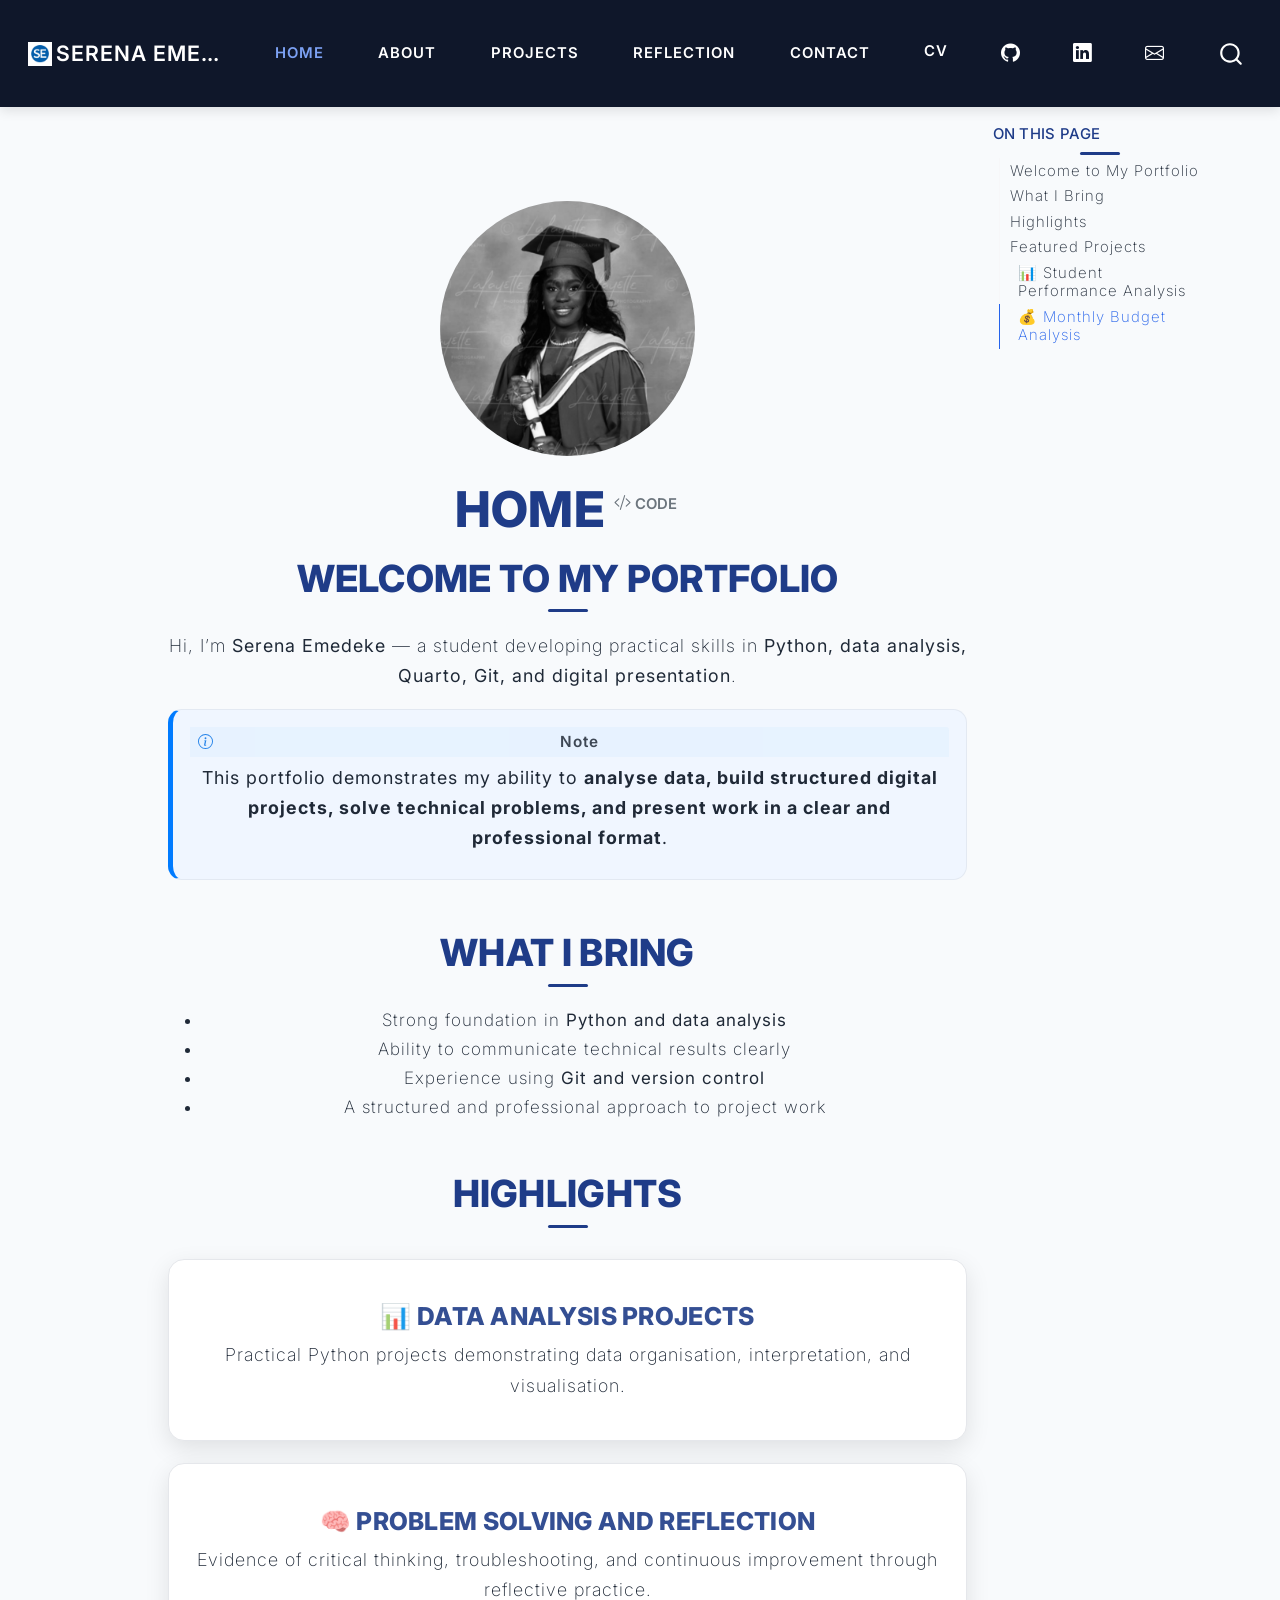
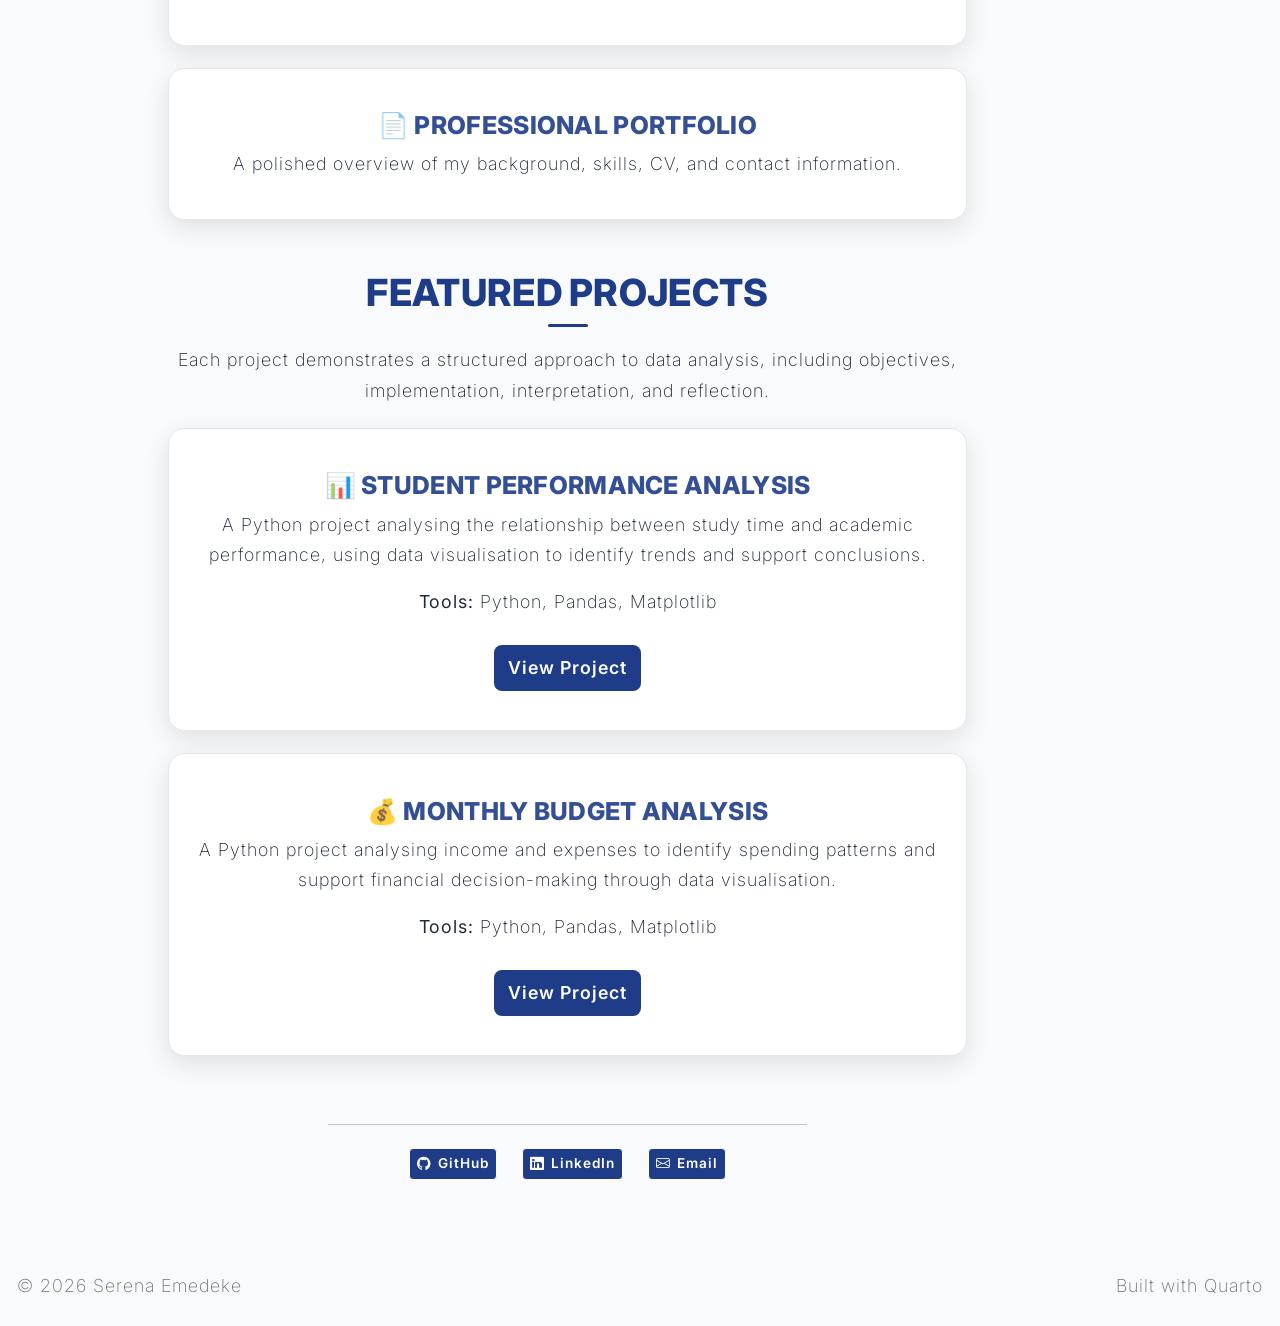
==== commit 76a1b90c: "Add interactive Plotly visualisation and fix Python code execution for student performance project" ====
--- a/docs/index.html
+++ b/docs/index.html
@@ -103,6 +103,7 @@
     "search-label": "Search"
   }
 }</script>
+<style>html{ scroll-behavior: smooth; }</style>
 
 
 </head>
@@ -154,17 +155,18 @@
     <a class="nav-link" href="./cv/Serena_Emedeke_CV.pdf" target="_blank"> 
 <span class="menu-text">CV</span></a>
   </li>  
-  <li class="nav-item">
-    <a class="nav-link" href="https://github.com/serena-128" target="_blank"> 
-<span class="menu-text">GitHub</span></a>
-  </li>  
   <li class="nav-item compact">
-    <a class="nav-link" href="https://www.linkedin.com/in/serenae-1" target="_blank"> <i class="bi bi-linkedin" role="img">
+    <a class="nav-link" href="https://github.com/serena-128" target="_blank"> <i class="bi bi-github" role="img">
 </i> 
 <span class="menu-text"></span></a>
   </li>  
   <li class="nav-item compact">
-    <a class="nav-link" href="mailto:samhineme128@gmail.com"> <i class="bi bi-envelope" role="img">
+    <a class="nav-link" href="https://www.linkedin.com/in/serena-e-606aa122a/" target="_blank"> <i class="bi bi-linkedin" role="img">
+</i> 
+<span class="menu-text"></span></a>
+  </li>  
+  <li class="nav-item compact">
+    <a class="nav-link" href="mailto:serena.emedeke2@mail.dcu.ie"> <i class="bi bi-envelope" role="img">
 </i> 
 <span class="menu-text"></span></a>
   </li>  
@@ -823,4 +825,5 @@
 
 
 
+<script src="site_libs/quarto-html/zenscroll-min.js"></script>
 </body></html>
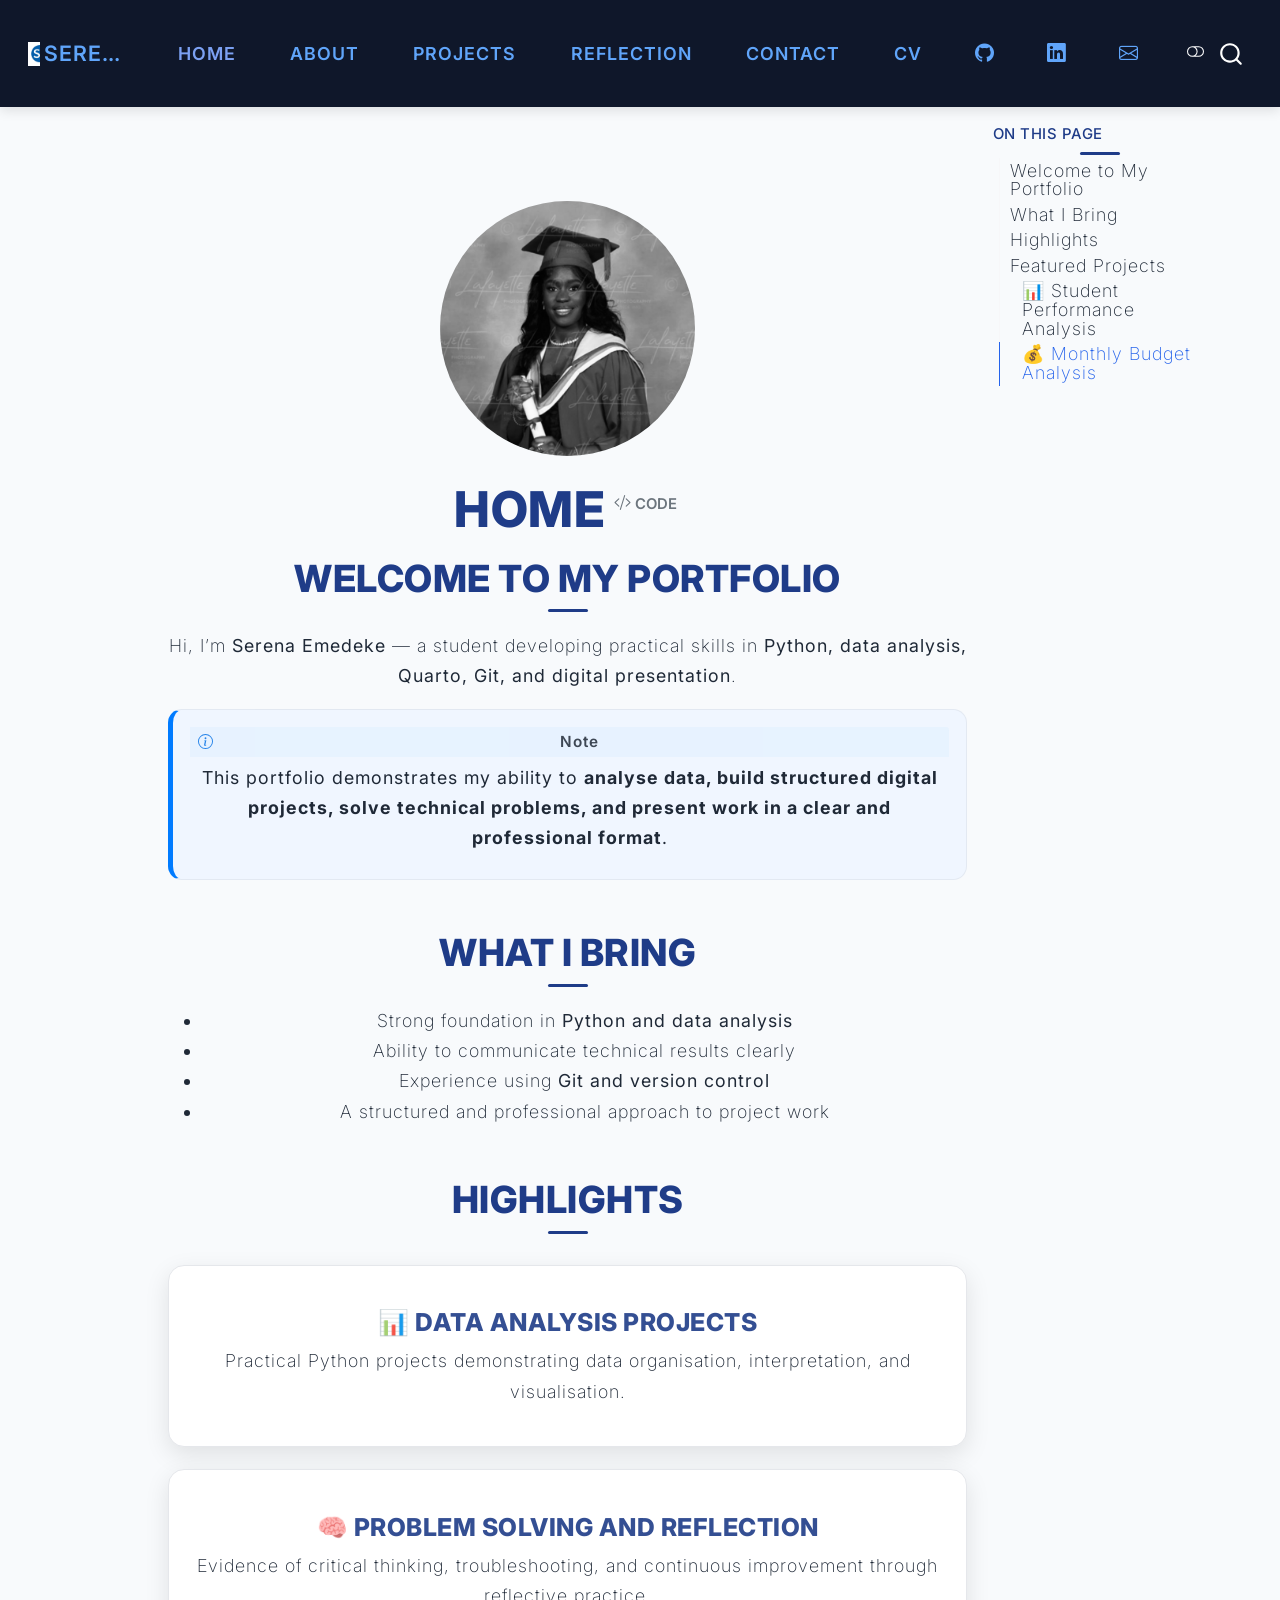
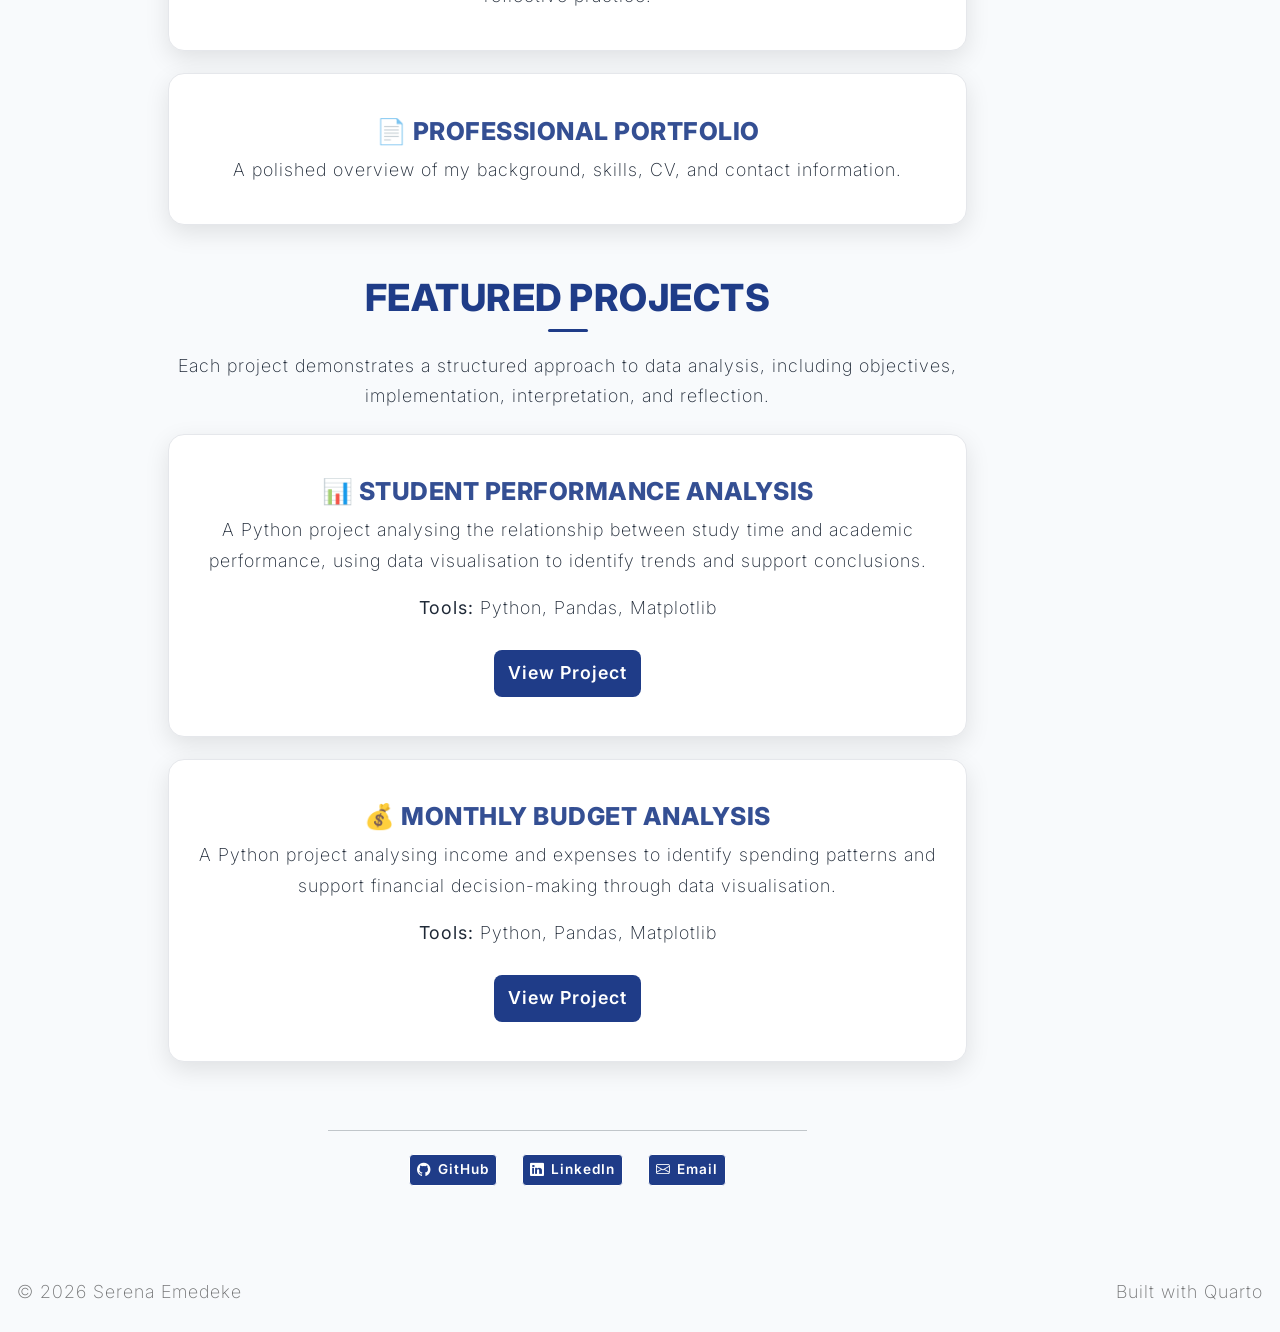
==== commit 022579bc: "Refine SCSS styling and added a toggle  support for improved visual presentation" ====
--- a/docs/index.html
+++ b/docs/index.html
@@ -72,10 +72,14 @@
 <script src="site_libs/quarto-html/popper.min.js"></script>
 <script src="site_libs/quarto-html/tippy.umd.min.js"></script>
 <link href="site_libs/quarto-html/tippy.css" rel="stylesheet">
-<link href="site_libs/quarto-html/quarto-syntax-highlighting-ed96de9b727972fe78a7b5d16c58bf87.css" rel="stylesheet" id="quarto-text-highlighting-styles">
+<link href="site_libs/quarto-html/quarto-syntax-highlighting-ed96de9b727972fe78a7b5d16c58bf87.css" rel="stylesheet" class="quarto-color-scheme" id="quarto-text-highlighting-styles">
+<link href="site_libs/quarto-html/quarto-syntax-highlighting-dark-4d9afe2b8d18ee9fa5d0d57b5ed4214d.css" rel="stylesheet" class="quarto-color-scheme quarto-color-alternate" id="quarto-text-highlighting-styles">
+<link href="site_libs/quarto-html/quarto-syntax-highlighting-ed96de9b727972fe78a7b5d16c58bf87.css" rel="stylesheet" class="quarto-color-scheme-extra" id="quarto-text-highlighting-styles">
 <script src="site_libs/bootstrap/bootstrap.min.js"></script>
 <link href="site_libs/bootstrap/bootstrap-icons.css" rel="stylesheet">
-<link href="site_libs/bootstrap/bootstrap-75daba044ea9fbac8e1c4b6bf85a1291.min.css" rel="stylesheet" append-hash="true" id="quarto-bootstrap" data-mode="light">
+<link href="site_libs/bootstrap/bootstrap-f0e8c458ad69e9a4948103221ba863e2.min.css" rel="stylesheet" append-hash="true" class="quarto-color-scheme" id="quarto-bootstrap" data-mode="light">
+<link href="site_libs/bootstrap/bootstrap-dark-9e801715b8ff451b1dfddba16b4cc085.min.css" rel="stylesheet" append-hash="true" class="quarto-color-scheme quarto-color-alternate" id="quarto-bootstrap" data-mode="light">
+<link href="site_libs/bootstrap/bootstrap-f0e8c458ad69e9a4948103221ba863e2.min.css" rel="stylesheet" append-hash="true" class="quarto-color-scheme-extra" id="quarto-bootstrap" data-mode="light">
 <script id="quarto-search-options" type="application/json">{
   "location": "navbar",
   "copy-button": false,
@@ -108,7 +112,169 @@
 
 </head>
 
-<body class="nav-fixed quarto-light">
+<body class="nav-fixed quarto-light"><script id="quarto-html-before-body" type="application/javascript">
+    const toggleBodyColorMode = (bsSheetEl) => {
+      const mode = bsSheetEl.getAttribute("data-mode");
+      const bodyEl = window.document.querySelector("body");
+      if (mode === "dark") {
+        bodyEl.classList.add("quarto-dark");
+        bodyEl.classList.remove("quarto-light");
+      } else {
+        bodyEl.classList.add("quarto-light");
+        bodyEl.classList.remove("quarto-dark");
+      }
+    }
+    const toggleBodyColorPrimary = () => {
+      const bsSheetEl = window.document.querySelector("link#quarto-bootstrap:not([rel=disabled-stylesheet])");
+      if (bsSheetEl) {
+        toggleBodyColorMode(bsSheetEl);
+      }
+    }
+    const setColorSchemeToggle = (alternate) => {
+      const toggles = window.document.querySelectorAll('.quarto-color-scheme-toggle');
+      for (let i=0; i < toggles.length; i++) {
+        const toggle = toggles[i];
+        if (toggle) {
+          if (alternate) {
+            toggle.classList.add("alternate");
+          } else {
+            toggle.classList.remove("alternate");
+          }
+        }
+      }
+    };
+    const toggleColorMode = (alternate) => {
+      // Switch the stylesheets
+      const primaryStylesheets = window.document.querySelectorAll('link.quarto-color-scheme:not(.quarto-color-alternate)');
+      const alternateStylesheets = window.document.querySelectorAll('link.quarto-color-scheme.quarto-color-alternate');
+      manageTransitions('#quarto-margin-sidebar .nav-link', false);
+      if (alternate) {
+        // note: dark is layered on light, we don't disable primary!
+        enableStylesheet(alternateStylesheets);
+        for (const sheetNode of alternateStylesheets) {
+          if (sheetNode.id === "quarto-bootstrap") {
+            toggleBodyColorMode(sheetNode);
+          }
+        }
+      } else {
+        disableStylesheet(alternateStylesheets);
+        enableStylesheet(primaryStylesheets)
+        toggleBodyColorPrimary();
+      }
+      manageTransitions('#quarto-margin-sidebar .nav-link', true);
+      // Switch the toggles
+      setColorSchemeToggle(alternate)
+      // Hack to workaround the fact that safari doesn't
+      // properly recolor the scrollbar when toggling (#1455)
+      if (navigator.userAgent.indexOf('Safari') > 0 && navigator.userAgent.indexOf('Chrome') == -1) {
+        manageTransitions("body", false);
+        window.scrollTo(0, 1);
+        setTimeout(() => {
+          window.scrollTo(0, 0);
+          manageTransitions("body", true);
+        }, 40);
+      }
+    }
+    const disableStylesheet = (stylesheets) => {
+      for (let i=0; i < stylesheets.length; i++) {
+        const stylesheet = stylesheets[i];
+        stylesheet.rel = 'disabled-stylesheet';
+      }
+    }
+    const enableStylesheet = (stylesheets) => {
+      for (let i=0; i < stylesheets.length; i++) {
+        const stylesheet = stylesheets[i];
+        if(stylesheet.rel !== 'stylesheet') { // for Chrome, which will still FOUC without this check
+          stylesheet.rel = 'stylesheet';
+        }
+      }
+    }
+    const manageTransitions = (selector, allowTransitions) => {
+      const els = window.document.querySelectorAll(selector);
+      for (let i=0; i < els.length; i++) {
+        const el = els[i];
+        if (allowTransitions) {
+          el.classList.remove('notransition');
+        } else {
+          el.classList.add('notransition');
+        }
+      }
+    }
+    const isFileUrl = () => {
+      return window.location.protocol === 'file:';
+    }
+    const hasAlternateSentinel = () => {
+      let styleSentinel = getColorSchemeSentinel();
+      if (styleSentinel !== null) {
+        return styleSentinel === "alternate";
+      } else {
+        return false;
+      }
+    }
+    const setStyleSentinel = (alternate) => {
+      const value = alternate ? "alternate" : "default";
+      if (!isFileUrl()) {
+        window.localStorage.setItem("quarto-color-scheme", value);
+      } else {
+        localAlternateSentinel = value;
+      }
+    }
+    const getColorSchemeSentinel = () => {
+      if (!isFileUrl()) {
+        const storageValue = window.localStorage.getItem("quarto-color-scheme");
+        return storageValue != null ? storageValue : localAlternateSentinel;
+      } else {
+        return localAlternateSentinel;
+      }
+    }
+    const toggleGiscusIfUsed = (isAlternate, darkModeDefault) => {
+      const baseTheme = document.querySelector('#giscus-base-theme')?.value ?? 'light';
+      const alternateTheme = document.querySelector('#giscus-alt-theme')?.value ?? 'dark';
+      let newTheme = '';
+      if(authorPrefersDark) {
+        newTheme = isAlternate ? baseTheme : alternateTheme;
+      } else {
+        newTheme = isAlternate ? alternateTheme : baseTheme;
+      }
+      const changeGiscusTheme = () => {
+        // From: https://github.com/giscus/giscus/issues/336
+        const sendMessage = (message) => {
+          const iframe = document.querySelector('iframe.giscus-frame');
+          if (!iframe) return;
+          iframe.contentWindow.postMessage({ giscus: message }, 'https://giscus.app');
+        }
+        sendMessage({
+          setConfig: {
+            theme: newTheme
+          }
+        });
+      }
+      const isGiscussLoaded = window.document.querySelector('iframe.giscus-frame') !== null;
+      if (isGiscussLoaded) {
+        changeGiscusTheme();
+      }
+    };
+    const authorPrefersDark = false;
+    const darkModeDefault = authorPrefersDark;
+      document.querySelector('link#quarto-text-highlighting-styles.quarto-color-scheme-extra').rel = 'disabled-stylesheet';
+      document.querySelector('link#quarto-bootstrap.quarto-color-scheme-extra').rel = 'disabled-stylesheet';
+    let localAlternateSentinel = darkModeDefault ? 'alternate' : 'default';
+    // Dark / light mode switch
+    window.quartoToggleColorScheme = () => {
+      // Read the current dark / light value
+      let toAlternate = !hasAlternateSentinel();
+      toggleColorMode(toAlternate);
+      setStyleSentinel(toAlternate);
+      toggleGiscusIfUsed(toAlternate, darkModeDefault);
+      window.dispatchEvent(new Event('resize'));
+    };
+    // Switch to dark mode if need be
+    if (hasAlternateSentinel()) {
+      toggleColorMode(true);
+    } else {
+      toggleColorMode(false);
+    }
+  </script>
 
 <div id="quarto-search-results"></div>
   <header id="quarto-header" class="headroom fixed-top">
@@ -173,6 +339,7 @@
 </ul>
           </div> <!-- /navcollapse -->
             <div class="quarto-navbar-tools">
+  <a href="" class="quarto-color-scheme-toggle quarto-navigation-tool  px-1" onclick="window.quartoToggleColorScheme(); return false;" title="Toggle dark mode"><i class="bi"></i></a>
 </div>
       </div> <!-- /container-fluid -->
     </nav>
@@ -212,6 +379,7 @@
 <div class="quarto-title-meta">
   </div>
 </header><main class="content" id="quarto-document-content">
+
 
 <section id="welcome-to-my-portfolio" class="level2">
 <h2 data-anchor-id="welcome-to-my-portfolio">Welcome to My Portfolio</h2>
@@ -293,6 +461,19 @@
  <!-- /main -->
 <script id="quarto-html-after-body" type="application/javascript">
   window.document.addEventListener("DOMContentLoaded", function (event) {
+    // Ensure there is a toggle, if there isn't float one in the top right
+    if (window.document.querySelector('.quarto-color-scheme-toggle') === null) {
+      const a = window.document.createElement('a');
+      a.classList.add('top-right');
+      a.classList.add('quarto-color-scheme-toggle');
+      a.href = "";
+      a.onclick = function() { try { window.quartoToggleColorScheme(); } catch {} return false; };
+      const i = window.document.createElement("i");
+      i.classList.add('bi');
+      a.appendChild(i);
+      window.document.body.appendChild(a);
+    }
+    setColorSchemeToggle(hasAlternateSentinel())
     const isCodeAnnotation = (el) => {
       for (const clz of el.classList) {
         if (clz.startsWith('code-annotation-')) {                     
--- a/docs/site_libs/quarto-html/quarto-syntax-highlighting-dark-4d9afe2b8d18ee9fa5d0d57b5ed4214d.css
+++ b/docs/site_libs/quarto-html/quarto-syntax-highlighting-dark-4d9afe2b8d18ee9fa5d0d57b5ed4214d.css
@@ -0,0 +1,219 @@
+/* quarto syntax highlight colors */
+:root {
+  --quarto-hl-al-color: #f07178;
+  --quarto-hl-an-color: #d4d0ab;
+  --quarto-hl-at-color: #00e0e0;
+  --quarto-hl-bn-color: #d4d0ab;
+  --quarto-hl-bu-color: #abe338;
+  --quarto-hl-ch-color: #abe338;
+  --quarto-hl-co-color: #f8f8f2;
+  --quarto-hl-cv-color: #ffd700;
+  --quarto-hl-cn-color: #ffd700;
+  --quarto-hl-cf-color: #ffa07a;
+  --quarto-hl-dt-color: #ffa07a;
+  --quarto-hl-dv-color: #d4d0ab;
+  --quarto-hl-do-color: #f8f8f2;
+  --quarto-hl-er-color: #f07178;
+  --quarto-hl-ex-color: #00e0e0;
+  --quarto-hl-fl-color: #d4d0ab;
+  --quarto-hl-fu-color: #ffa07a;
+  --quarto-hl-im-color: #abe338;
+  --quarto-hl-in-color: #d4d0ab;
+  --quarto-hl-kw-color: #ffa07a;
+  --quarto-hl-op-color: #ffa07a;
+  --quarto-hl-ot-color: #00e0e0;
+  --quarto-hl-pp-color: #dcc6e0;
+  --quarto-hl-re-color: #00e0e0;
+  --quarto-hl-sc-color: #abe338;
+  --quarto-hl-ss-color: #abe338;
+  --quarto-hl-st-color: #abe338;
+  --quarto-hl-va-color: #00e0e0;
+  --quarto-hl-vs-color: #abe338;
+  --quarto-hl-wa-color: #dcc6e0;
+}
+
+/* other quarto variables */
+:root {
+  --quarto-font-monospace: SFMono-Regular, Menlo, Monaco, Consolas, "Liberation Mono", "Courier New", monospace;
+}
+
+/* syntax highlight based on Pandoc's rules */
+pre > code.sourceCode > span {
+  color: #f8f8f2;
+}
+
+code.sourceCode > span {
+  color: #f8f8f2;
+}
+
+div.sourceCode,
+div.sourceCode pre.sourceCode {
+  color: #f8f8f2;
+}
+
+/* Normal */
+code span {
+  color: #f8f8f2;
+}
+
+/* Alert */
+code span.al {
+  color: #f07178;
+}
+
+/* Annotation */
+code span.an {
+  color: #d4d0ab;
+}
+
+/* Attribute */
+code span.at {
+  color: #00e0e0;
+}
+
+/* BaseN */
+code span.bn {
+  color: #d4d0ab;
+}
+
+/* BuiltIn */
+code span.bu {
+  color: #abe338;
+}
+
+/* ControlFlow */
+code span.cf {
+  font-weight: bold;
+  color: #ffa07a;
+}
+
+/* Char */
+code span.ch {
+  color: #abe338;
+}
+
+/* Constant */
+code span.cn {
+  color: #ffd700;
+}
+
+/* Comment */
+code span.co {
+  font-style: italic;
+  color: #f8f8f2;
+}
+
+/* CommentVar */
+code span.cv {
+  color: #ffd700;
+}
+
+/* Documentation */
+code span.do {
+  color: #f8f8f2;
+}
+
+/* DataType */
+code span.dt {
+  color: #ffa07a;
+}
+
+/* DecVal */
+code span.dv {
+  color: #d4d0ab;
+}
+
+/* Error */
+code span.er {
+  color: #f07178;
+  text-decoration: underline;
+}
+
+/* Extension */
+code span.ex {
+  font-weight: bold;
+  color: #00e0e0;
+}
+
+/* Float */
+code span.fl {
+  color: #d4d0ab;
+}
+
+/* Function */
+code span.fu {
+  color: #ffa07a;
+}
+
+/* Import */
+code span.im {
+  color: #abe338;
+}
+
+/* Information */
+code span.in {
+  color: #d4d0ab;
+}
+
+/* Keyword */
+code span.kw {
+  font-weight: bold;
+  color: #ffa07a;
+}
+
+/* Operator */
+code span.op {
+  color: #ffa07a;
+}
+
+/* Other */
+code span.ot {
+  color: #00e0e0;
+}
+
+/* Preprocessor */
+code span.pp {
+  color: #dcc6e0;
+}
+
+/* RegionMarker */
+code span.re {
+  background-color: #f8f8f2;
+  color: #00e0e0;
+}
+
+/* SpecialChar */
+code span.sc {
+  color: #abe338;
+}
+
+/* SpecialString */
+code span.ss {
+  color: #abe338;
+}
+
+/* String */
+code span.st {
+  color: #abe338;
+}
+
+/* Variable */
+code span.va {
+  color: #00e0e0;
+}
+
+/* VerbatimString */
+code span.vs {
+  color: #abe338;
+}
+
+/* Warning */
+code span.wa {
+  color: #dcc6e0;
+}
+
+.prevent-inlining {
+  content: "</";
+}
+
+/*# sourceMappingURL=86edf53ecdff796acf02dbceed379426.css.map */
